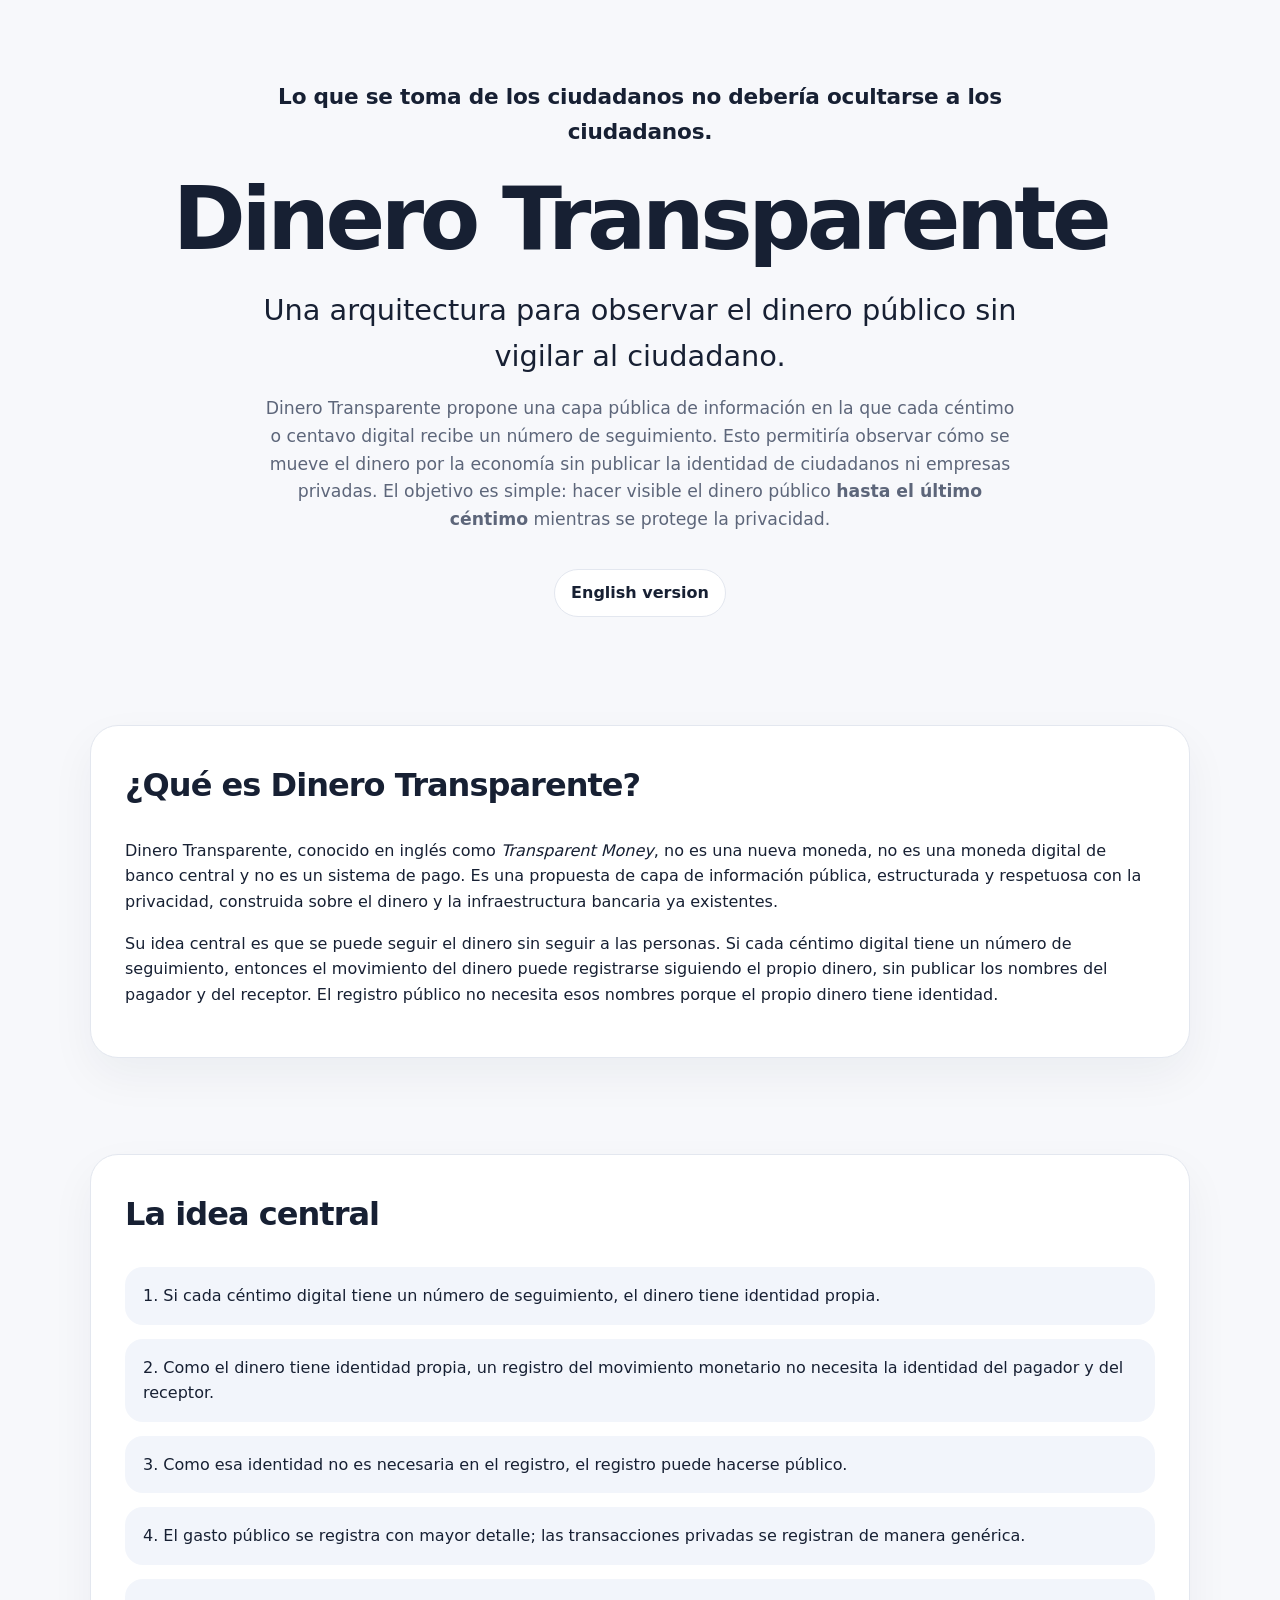
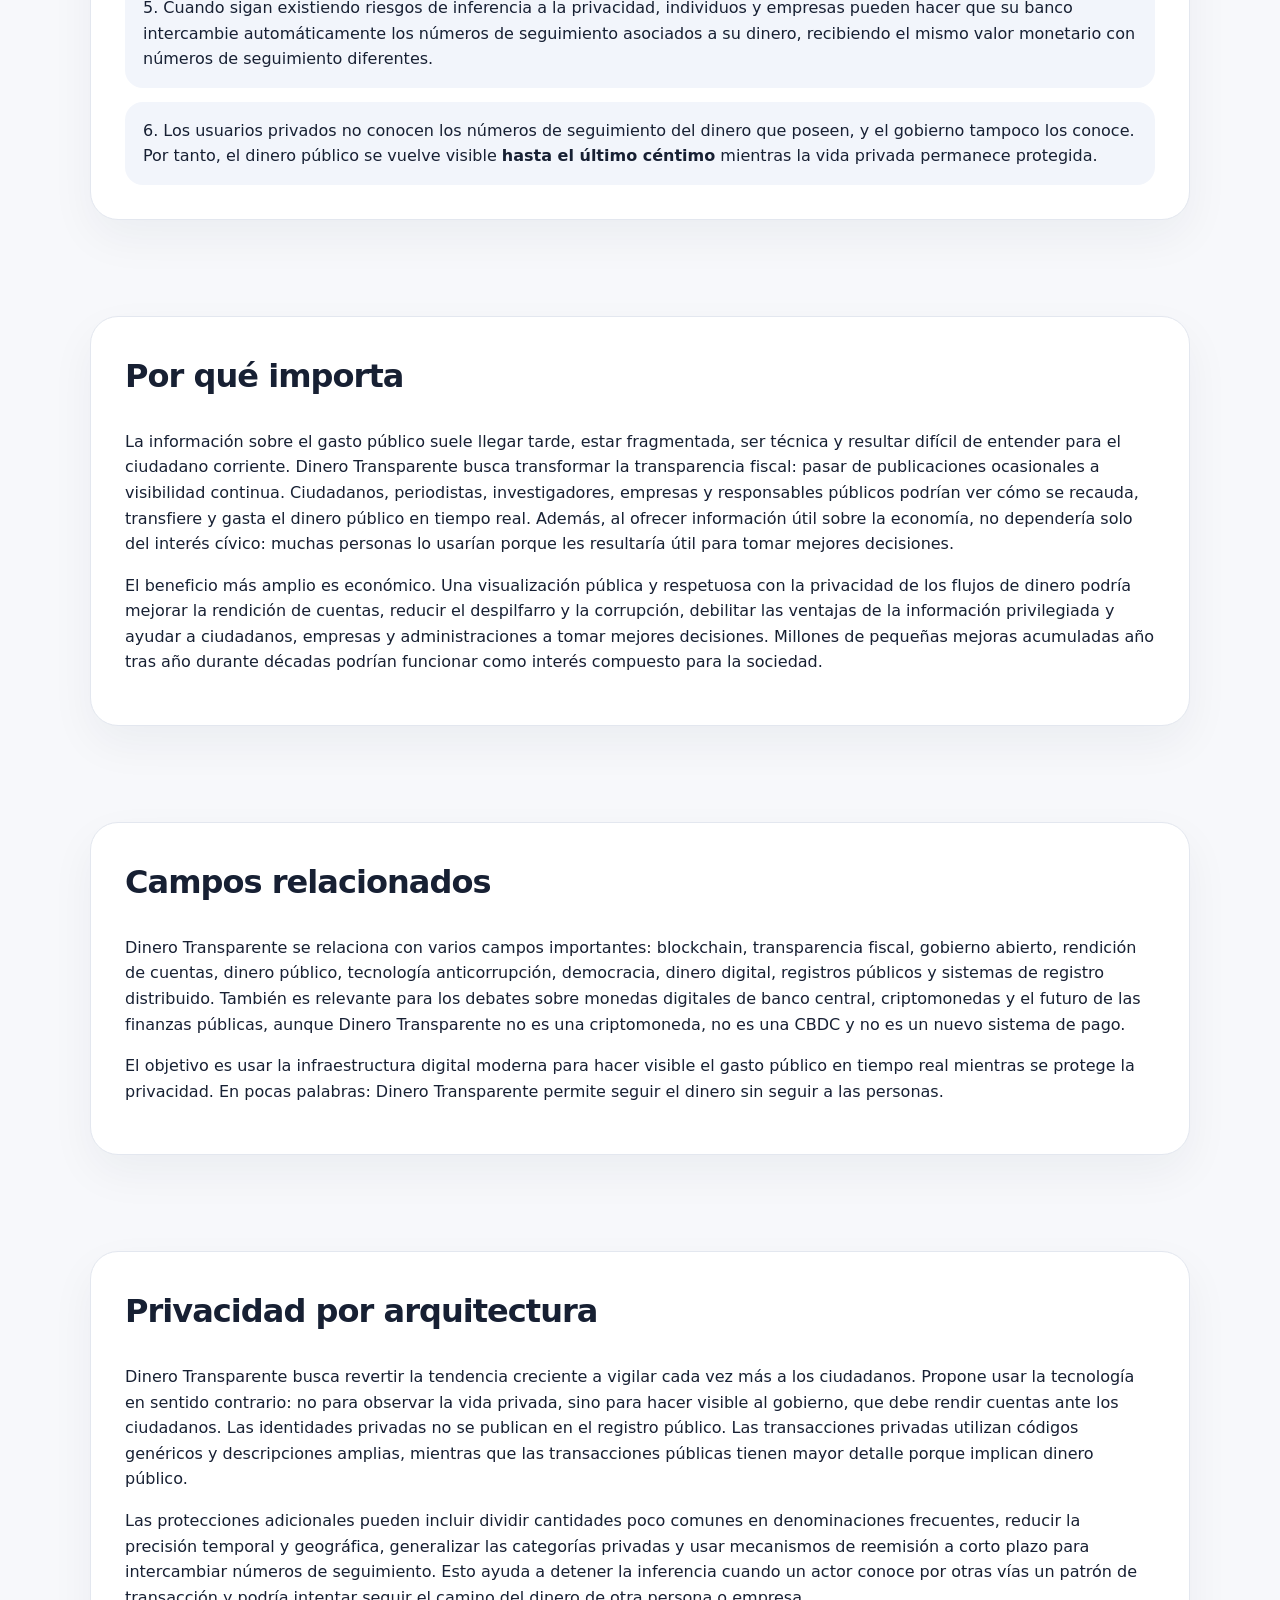
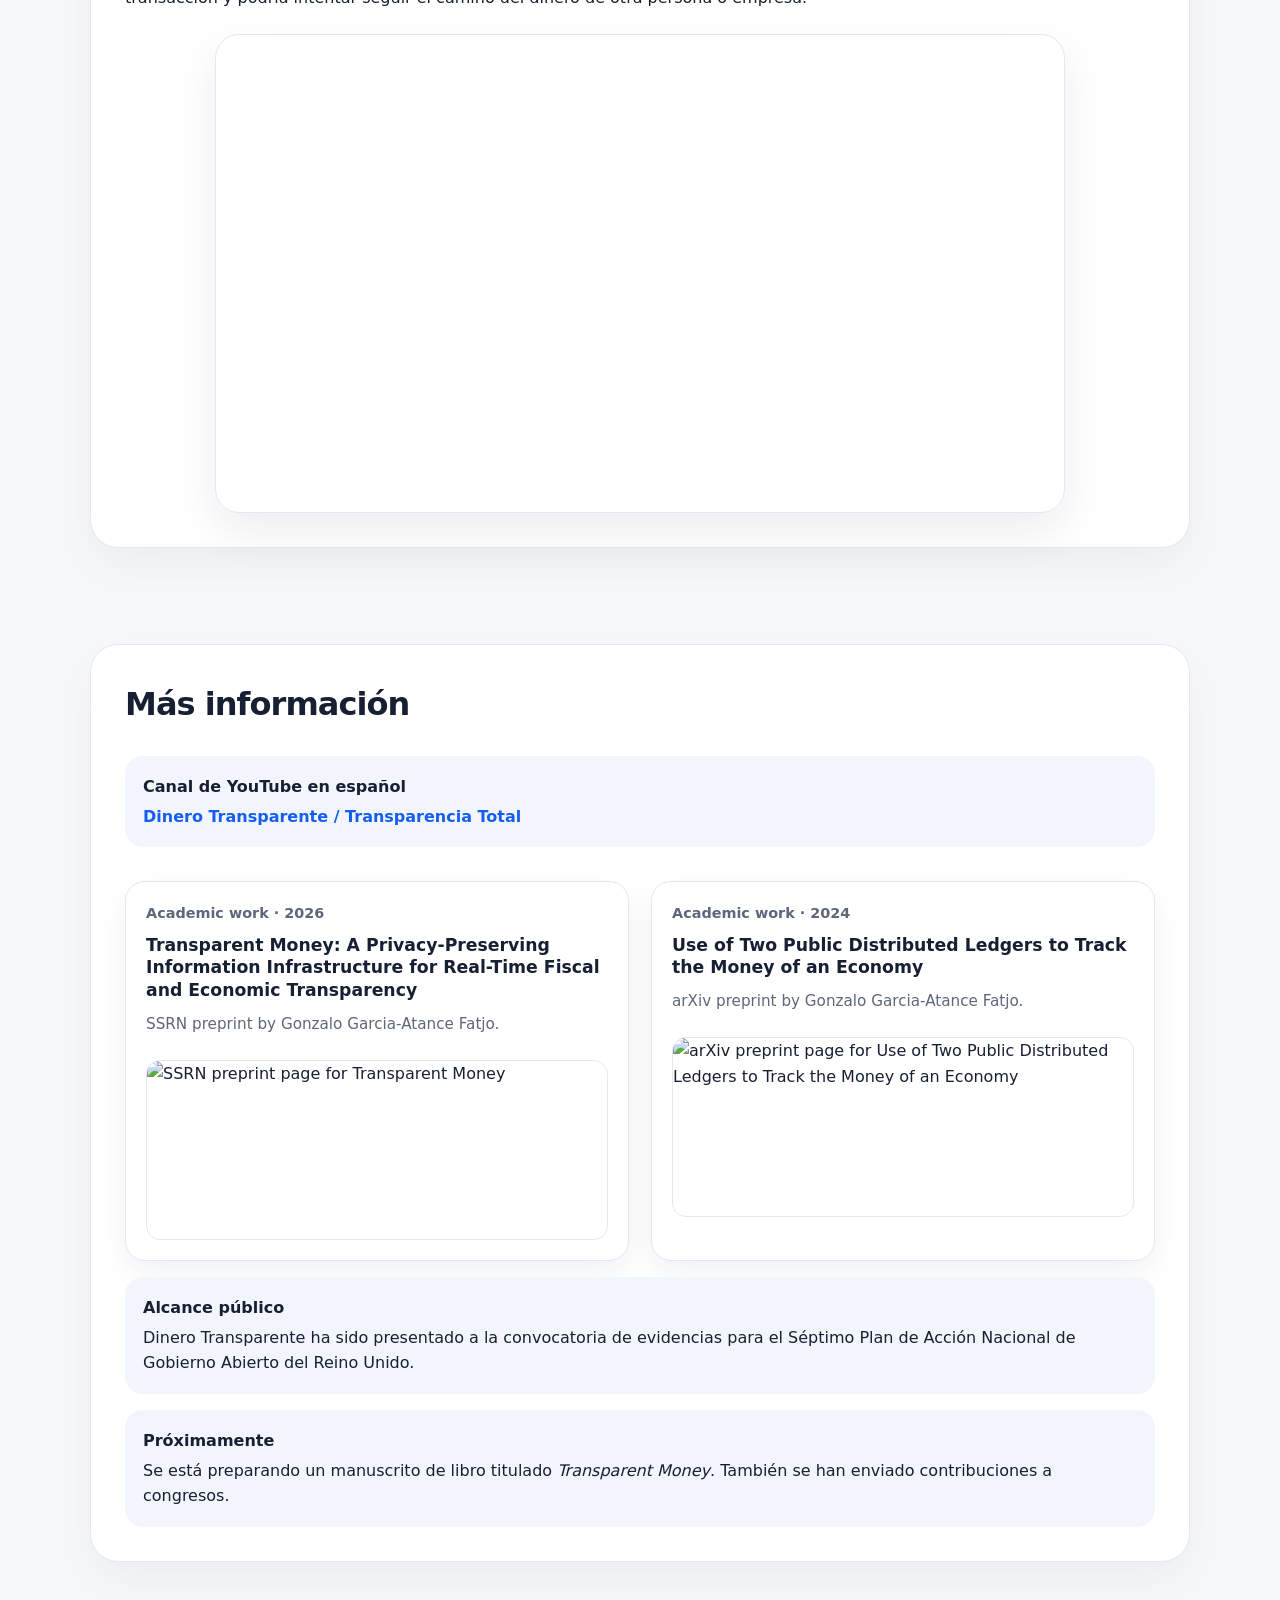
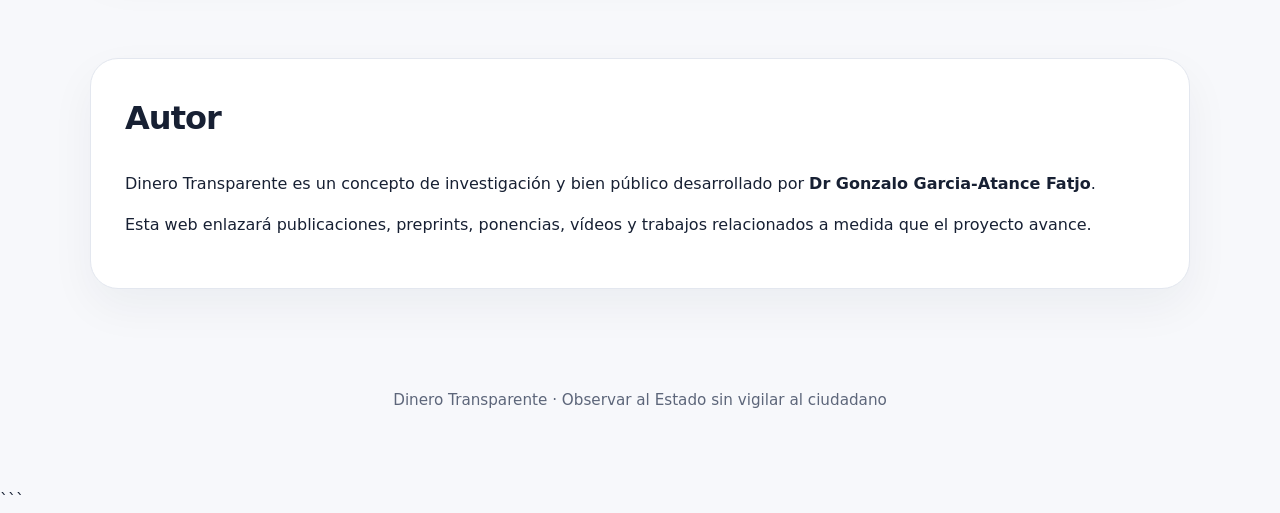
==== es/index.html @ 390ae539 "Update index.html" ====
<!DOCTYPE html>
<html lang="es">
<head>
  <meta charset="UTF-8">
  <meta name="viewport" content="width=device-width, initial-scale=1.0">

  <title>Dinero Transparente | Blockchain, transparencia del dinero público, gobierno abierto y anticorrupción</title>

  <meta name="description" content="Dinero Transparente es una arquitectura que preserva la privacidad para hacer visible el gasto público en tiempo real. Usa registros públicos tipo blockchain para seguir el dinero público sin seguir a las personas, apoyando la transparencia fiscal, el gobierno abierto, la democracia y la lucha contra la corrupción.">

  <meta name="keywords" content="Dinero Transparente, Transparent Money, blockchain, transparencia, open government, dinero público, transparencia del gasto público, transparencia fiscal, gobierno abierto, anticorrupción, democracia, dinero digital, privacidad, registros públicos, registro distribuido, distributed ledger, blockchain gasto público, rendición de cuentas, finanzas públicas">

  <link rel="canonical" href="https://transparentmoney.org/es/">
  <link rel="alternate" hreflang="en" href="https://transparentmoney.org/">
  <link rel="alternate" hreflang="es" href="https://transparentmoney.org/es/">
  <link rel="icon" type="image/png" href="/favicon.png">
  <link rel="stylesheet" href="../style.css">
</head>

<body>
  <main>
    <section class="hero">
      <div class="container">
        <p class="moral-tagline">
          Lo que se toma de los ciudadanos no debería ocultarse a los ciudadanos.
        </p>

        <h1>Dinero Transparente</h1>

        <p class="subtitle">
          Una arquitectura para observar el dinero público sin vigilar al ciudadano.
        </p>

        <p class="description">
          Dinero Transparente propone una capa pública de información en la que cada céntimo
          o centavo digital recibe un número de seguimiento. Esto permitiría observar cómo
          se mueve el dinero por la economía sin publicar la identidad de ciudadanos ni empresas
          privadas. El objetivo es simple: hacer visible el dinero público
          <strong>hasta el último céntimo</strong> mientras se protege la privacidad.
        </p>

        <div class="nav">
          <a href="../">English version</a>
        </div>
      </div>
    </section>

    <section class="section" id="que-es-dinero-transparente">
      <div class="container">
        <div class="card">
          <h2>¿Qué es Dinero Transparente?</h2>

          <p>
            Dinero Transparente, conocido en inglés como <em>Transparent Money</em>, no es una nueva moneda,
            no es una moneda digital de banco central y no es un sistema de pago. Es una propuesta de capa de información
            pública, estructurada y respetuosa con la privacidad, construida sobre el dinero y la infraestructura
            bancaria ya existentes.
          </p>

          <p>
            Su idea central es que se puede seguir el dinero sin seguir a las personas. Si cada céntimo
            digital tiene un número de seguimiento, entonces el movimiento del dinero puede registrarse
            siguiendo el propio dinero, sin publicar los nombres del pagador y del receptor. El registro
            público no necesita esos nombres porque el propio dinero tiene identidad.
          </p>
        </div>
      </div>
    </section>

    <section class="section" id="idea-central">
      <div class="container">
        <div class="card">
          <h2>La idea central</h2>

          <div class="steps">
            <div class="step">1. Si cada céntimo digital tiene un número de seguimiento, el dinero tiene identidad propia.</div>
            <div class="step">2. Como el dinero tiene identidad propia, un registro del movimiento monetario no necesita la identidad del pagador y del receptor.</div>
            <div class="step">3. Como esa identidad no es necesaria en el registro, el registro puede hacerse público.</div>
            <div class="step">4. El gasto público se registra con mayor detalle; las transacciones privadas se registran de manera genérica.</div>
            <div class="step">5. Cuando sigan existiendo riesgos de inferencia a la privacidad, individuos y empresas pueden hacer que su banco intercambie automáticamente los números de seguimiento asociados a su dinero, recibiendo el mismo valor monetario con números de seguimiento diferentes.</div>
            <div class="step">6. Los usuarios privados no conocen los números de seguimiento del dinero que poseen, y el gobierno tampoco los conoce. Por tanto, el dinero público se vuelve visible <strong>hasta el último céntimo</strong> mientras la vida privada permanece protegida.</div>
          </div>
        </div>
      </div>
    </section>

    <section class="section" id="por-que-importa">
      <div class="container">
        <div class="card">
          <h2>Por qué importa</h2>

          <p>
            La información sobre el gasto público suele llegar tarde, estar fragmentada, ser técnica
            y resultar difícil de entender para el ciudadano corriente. Dinero Transparente busca transformar
            la transparencia fiscal: pasar de publicaciones ocasionales a visibilidad continua.
            Ciudadanos, periodistas, investigadores, empresas y responsables públicos podrían ver cómo se
            recauda, transfiere y gasta el dinero público en tiempo real. Además, al ofrecer información útil
            sobre la economía, no dependería solo del interés cívico: muchas personas lo usarían porque les
            resultaría útil para tomar mejores decisiones.
          </p>

          <p>
            El beneficio más amplio es económico. Una visualización pública y respetuosa con la privacidad de los flujos
            de dinero podría mejorar la rendición de cuentas, reducir el despilfarro y la corrupción, debilitar
            las ventajas de la información privilegiada y ayudar a ciudadanos, empresas y administraciones a tomar mejores decisiones.
            Millones de pequeñas mejoras acumuladas año tras año durante décadas podrían funcionar como interés
            compuesto para la sociedad.
          </p>
        </div>
      </div>
    </section>

    <section class="section" id="campos-relacionados">
      <div class="container">
        <div class="card">
          <h2>Campos relacionados</h2>

          <p>
            Dinero Transparente se relaciona con varios campos importantes: blockchain,
            transparencia fiscal, gobierno abierto, rendición de cuentas, dinero público,
            tecnología anticorrupción, democracia, dinero digital, registros públicos y sistemas
            de registro distribuido. También es relevante para los debates sobre monedas
            digitales de banco central, criptomonedas y el futuro de las finanzas públicas,
            aunque Dinero Transparente no es una criptomoneda, no es una CBDC y no es un nuevo
            sistema de pago.
          </p>

          <p>
            El objetivo es usar la infraestructura digital moderna para hacer visible el gasto
            público en tiempo real mientras se protege la privacidad. En pocas palabras:
            Dinero Transparente permite seguir el dinero sin seguir a las personas.
          </p>
        </div>
      </div>
    </section>

    <section class="section" id="privacidad">
      <div class="container">
        <div class="card">
          <h2>Privacidad por arquitectura</h2>

          <p>
            Dinero Transparente busca revertir la tendencia creciente a vigilar cada vez más a los ciudadanos.
            Propone usar la tecnología en sentido contrario: no para observar la vida privada, sino para hacer
            visible al gobierno, que debe rendir cuentas ante los ciudadanos. Las identidades privadas no se
            publican en el registro público. Las transacciones privadas utilizan códigos genéricos y descripciones
            amplias, mientras que las transacciones públicas tienen mayor detalle porque implican dinero público.
          </p>

          <p>
            Las protecciones adicionales pueden incluir dividir cantidades poco comunes en denominaciones
            frecuentes, reducir la precisión temporal y geográfica, generalizar las categorías privadas y usar
            mecanismos de reemisión a corto plazo para intercambiar números de seguimiento. Esto ayuda a detener
            la inferencia cuando un actor conoce por otras vías un patrón de transacción y podría intentar seguir
            el camino del dinero de otra persona o empresa.
          </p>

          <div class="video-wrapper">
            <iframe
              src="https://www.youtube.com/embed/P0lUaMITWiY"
              title="Vídeo de Dinero Transparente"
              allow="accelerometer; autoplay; clipboard-write; encrypted-media; gyroscope; picture-in-picture; web-share"
              allowfullscreen>
            </iframe>
          </div>
        </div>
      </div>
    </section>

    <section class="section" id="mas-informacion">
      <div class="container">
        <div class="card">
          <h2>Más información</h2>

          <div class="link-list">
            <div class="link-item">
              <strong>Canal de YouTube en español</strong>
              <a href="https://www.youtube.com/@TransparenciaTotal-GA" target="_blank" rel="noopener">
                Dinero Transparente / Transparencia Total
              </a>
            </div>

         <div class="paper-grid">
                <a class="paper-card" href="https://papers.ssrn.com/sol3/papers.cfm?abstract_id=6553941" target="_blank" rel="noopener">
                  <div class="paper-card-content">
                    <div class="paper-label">Academic work · 2026</div>
                    <h3>Transparent Money: A Privacy-Preserving Information Infrastructure for Real-Time Fiscal and Economic Transparency</h3>
                    <p>SSRN preprint by Gonzalo Garcia-Atance Fatjo.</p>
                 
                  </div>
                  <img src="images/SSRN.png" alt="SSRN preprint page for Transparent Money">
                </a>
              
                <a class="paper-card" href="https://arxiv.org/abs/2404.13189" target="_blank" rel="noopener">
                  <div class="paper-card-content">
                    <div class="paper-label">Academic work · 2024</div>
                    <h3>Use of Two Public Distributed Ledgers to Track the Money of an Economy</h3>
                    <p>arXiv preprint by Gonzalo Garcia-Atance Fatjo.</p>
                  
                  </div>
                  <img src="images/arxiv.png" alt="arXiv preprint page for Use of Two Public Distributed Ledgers to Track the Money of an Economy">
                </a>
              </div>


            <div class="link-item">
              <strong>Alcance público</strong>
              Dinero Transparente ha sido presentado a la convocatoria de evidencias para el Séptimo Plan de Acción Nacional de Gobierno Abierto del Reino Unido.
            </div>

            <div class="link-item">
              <strong>Próximamente</strong>
              Se está preparando un manuscrito de libro titulado <em>Transparent Money</em>.
              También se han enviado contribuciones a congresos.
            </div>
          </div>
        </div>
      </div>
    </section>

    <section class="section" id="autor">
      <div class="container">
        <div class="card">
          <h2>Autor</h2>

          <p>
            Dinero Transparente es un concepto de investigación y bien público desarrollado por
            <strong>Dr Gonzalo Garcia-Atance Fatjo</strong>.
          </p>

          <p>
            Esta web enlazará publicaciones, preprints, ponencias, vídeos y trabajos relacionados
            a medida que el proyecto avance.
          </p>
        </div>
      </div>
    </section>
  </main>

  <footer>
    <div class="container">
      <p>
        Dinero Transparente · Observar al Estado sin vigilar al ciudadano
      </p>
    </div>
  </footer>

   <!-- Cloudflare Web Analytics -->
  <script defer src='https://static.cloudflareinsights.com/beacon.min.js' data-cf-beacon='{"token": "f0935cd1b47f458ba0637c653352cdf0"}'></script>
  <!-- End Cloudflare Web Analytics -->
</body>
</html>
```
---- style.css ----
:root {
  --bg: #f7f8fb;
  --text: #172033;
  --muted: #5d667a;
  --card: #ffffff;
  --line: #e3e7ef;
  --accent: #155eef;
  --accent-dark: #0f3fa8;
}

* {
  box-sizing: border-box;
}

body {
  margin: 0;
  font-family: system-ui, -apple-system, BlinkMacSystemFont, "Segoe UI", sans-serif;
  background: var(--bg);
  color: var(--text);
  line-height: 1.6;
}

.container {
  width: min(1100px, 92%);
  margin: 0 auto;
}

.hero {
  padding: 80px 0 60px;
  text-align: center;
}

.badge {
  display: inline-block;
  padding: 6px 14px;
  border: 1px solid var(--line);
  border-radius: 999px;
  background: white;
  color: var(--muted);
  font-size: 0.9rem;
  margin-bottom: 24px;
}

h1 {
  font-size: clamp(2.8rem, 7vw, 5.5rem);
  line-height: 1;
  margin: 0;
  letter-spacing: -0.05em;
}

.subtitle {
  font-size: clamp(1.2rem, 3vw, 1.8rem);
  margin: 24px auto 16px;
  max-width: 780px;
  color: var(--text);
}

.description {
  max-width: 760px;
  margin: 0 auto 36px;
  color: var(--muted);
  font-size: 1.08rem;
}

.language-grid {
  display: grid;
  grid-template-columns: repeat(2, minmax(0, 1fr));
  gap: 18px;
  max-width: 720px;
  margin: 0 auto;
}

.language-card {
  display: block;
  padding: 28px;
  background: var(--card);
  border: 1px solid var(--line);
  border-radius: 24px;
  text-decoration: none;
  color: var(--text);
  box-shadow: 0 18px 45px rgba(20, 30, 60, 0.06);
  transition: transform 0.18s ease, box-shadow 0.18s ease;
}

.language-card:hover {
  transform: translateY(-3px);
  box-shadow: 0 22px 55px rgba(20, 30, 60, 0.10);
}

.language-card h2 {
  margin: 0 0 8px;
  font-size: 1.5rem;
}

.language-card p {
  margin: 0;
  color: var(--muted);
}

.section {
  padding: 48px 0;
}

.card {
  background: var(--card);
  border: 1px solid var(--line);
  border-radius: 28px;
  padding: 34px;
  box-shadow: 0 18px 45px rgba(20, 30, 60, 0.05);
}

.card h2 {
  margin-top: 0;
  font-size: 2rem;
  letter-spacing: -0.03em;
}

.steps {
  display: grid;
  gap: 14px;
  margin-top: 20px;
}

.step {
  padding: 16px 18px;
  border-radius: 18px;
  background: #f2f5fb;
  color: var(--text);
}

footer {
  padding: 36px 0 60px;
  text-align: center;
  color: var(--muted);
  font-size: 0.95rem;
}

@media (max-width: 700px) {
  .hero {
    padding-top: 54px;
  }

  .language-grid {
    grid-template-columns: 1fr;
  }

  .card {
    padding: 24px;
  }
}

.nav {
  display: flex;
  justify-content: center;
  gap: 12px;
  flex-wrap: wrap;
  margin-top: 28px;
}

.nav a,
.button-link {
  display: inline-block;
  padding: 10px 16px;
  border-radius: 999px;
  background: var(--card);
  border: 1px solid var(--line);
  color: var(--text);
  text-decoration: none;
  font-weight: 600;
}

.nav a:hover,
.button-link:hover {
  border-color: var(--accent);
  color: var(--accent);
}

.video-wrapper {
  position: relative;
  width: 100%;
  max-width: 850px;
  margin: 24px auto 0;
  aspect-ratio: 16 / 9;
  border-radius: 24px;
  overflow: hidden;
  border: 1px solid var(--line);
  box-shadow: 0 18px 45px rgba(20, 30, 60, 0.08);
}

.video-wrapper iframe {
  width: 100%;
  height: 100%;
  border: 0;
}

.link-list {
  display: grid;
  gap: 16px;
  margin-top: 20px;
}

.link-item {
  padding: 18px;
  border-radius: 18px;
  background: #f2f5fb;
}

.link-item strong {
  display: block;
  margin-bottom: 4px;
}

.link-item a {
  color: var(--accent);
  font-weight: 600;
  text-decoration: none;
}

.link-item a:hover {
  text-decoration: underline;
}

.note {
  color: var(--muted);
  font-size: 0.98rem;
}

.author-grid {
  display: grid;
  grid-template-columns: 1fr;
  gap: 20px;
}

.small-title {
  font-size: 1rem;
  text-transform: uppercase;
  letter-spacing: 0.08em;
  color: var(--muted);
  margin-bottom: 10px;
}

.language-switch {
  background: #ffd43b !important;
  color: #172033 !important;
  border: 2px solid #172033 !important;
  font-weight: 800 !important;
  box-shadow: 0 10px 25px rgba(20, 30, 60, 0.18);
}

.language-switch:hover {
  background: #ffb703 !important;
  color: #172033 !important;
  transform: translateY(-2px);
}

.nav a.spanish-flag {
  background: linear-gradient(
    to bottom,
    #ead6d8 0%,
    #ead6d8 24%,
    #f1e4bd 24%,
    #f1e4bd 76%,
    #ead6d8 76%,
    #ead6d8 100%
  ) !important;
  color: #172033 !important;
  border: 2px solid #d7b9bd !important;
  font-weight: 850 !important;
  padding: 14px 24px !important;
  box-shadow: 0 10px 24px rgba(20, 30, 60, 0.13);
}

.nav a.spanish-flag:hover {
  transform: translateY(-2px);
  box-shadow: 0 14px 30px rgba(20, 30, 60, 0.18);
  filter: saturate(1.15);
}

.moral-tagline {
  max-width: 760px;
  margin: 0 auto 26px;
  font-size: clamp(1.05rem, 2vw, 1.35rem);
  font-weight: 700;
  color: var(--text);
  letter-spacing: -0.01em;
}

.paper-grid {
  display: grid;
  grid-template-columns: repeat(2, minmax(0, 1fr));
  gap: 22px;
  margin-top: 18px;
}

.paper-card {
  display: flex;
  flex-direction: column;
  background: #ffffff;
  border: 1px solid var(--line);
  border-radius: 20px;
  overflow: hidden;
  text-decoration: none;
  color: var(--text);
  box-shadow: 0 12px 28px rgba(20, 30, 60, 0.06);
  transition: transform 0.18s ease, box-shadow 0.18s ease;
}

.paper-card:hover {
  transform: translateY(-3px);
  box-shadow: 0 18px 36px rgba(20, 30, 60, 0.10);
}

.paper-card-content {
  padding: 20px 20px 14px;
}

.paper-label {
  font-size: 0.9rem;
  color: var(--muted);
  margin-bottom: 8px;
  font-weight: 700;
}

.paper-card h3 {
  margin: 0 0 10px;
  font-size: 1.08rem;
  line-height: 1.32;
}

.paper-card p {
  margin: 0 0 10px;
  color: var(--muted);
  font-size: 0.95rem;
}

.paper-link {
  color: var(--accent);
  font-weight: 700;
  font-size: 0.95rem;
}

.paper-card img {
  display: block;
  width: calc(100% - 40px);
  height: 180px;
  object-fit: cover;
  object-position: top left;
  margin: 0 20px 20px;
  border: 1px solid var(--line);
  border-radius: 14px;
}

/* Phone and narrow screens: one column */
@media (max-width: 800px) {
  .paper-grid {
    grid-template-columns: 1fr;
  }

  .paper-card img {
    height: 170px;
  }
}
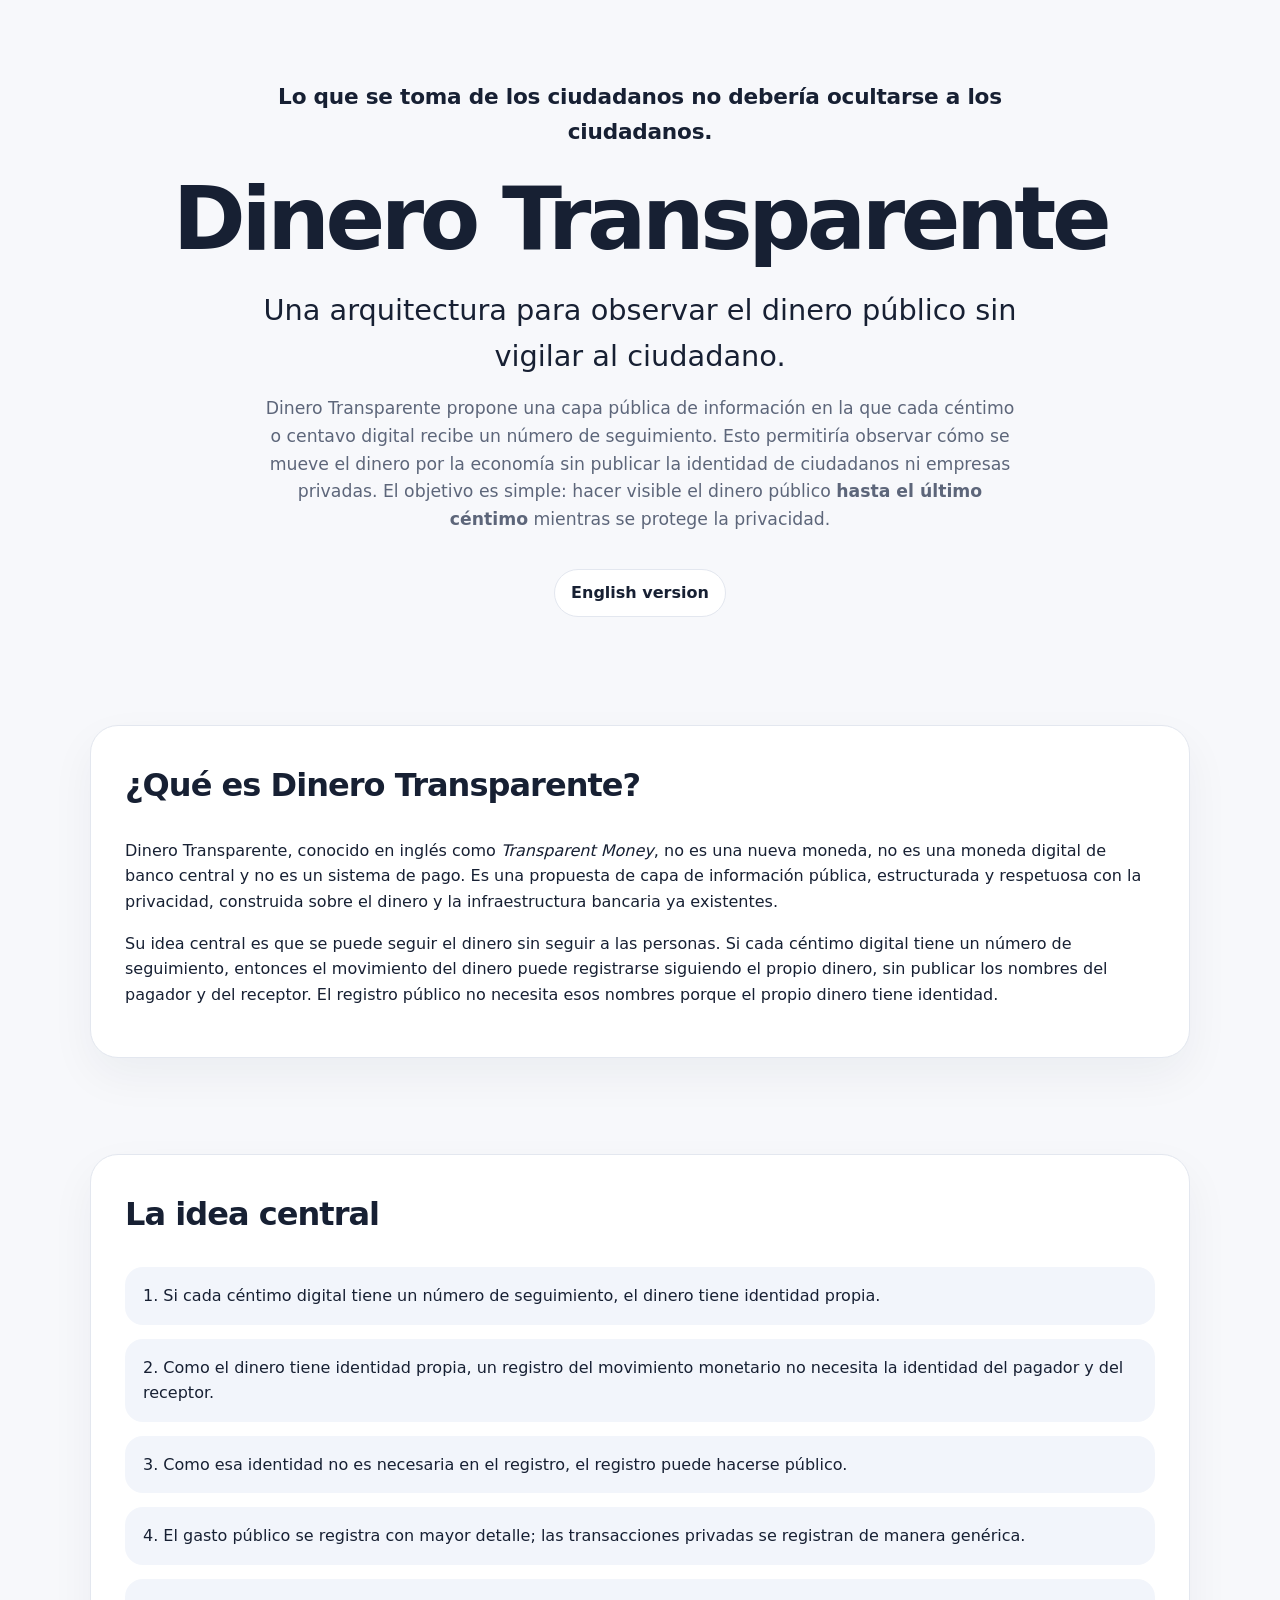
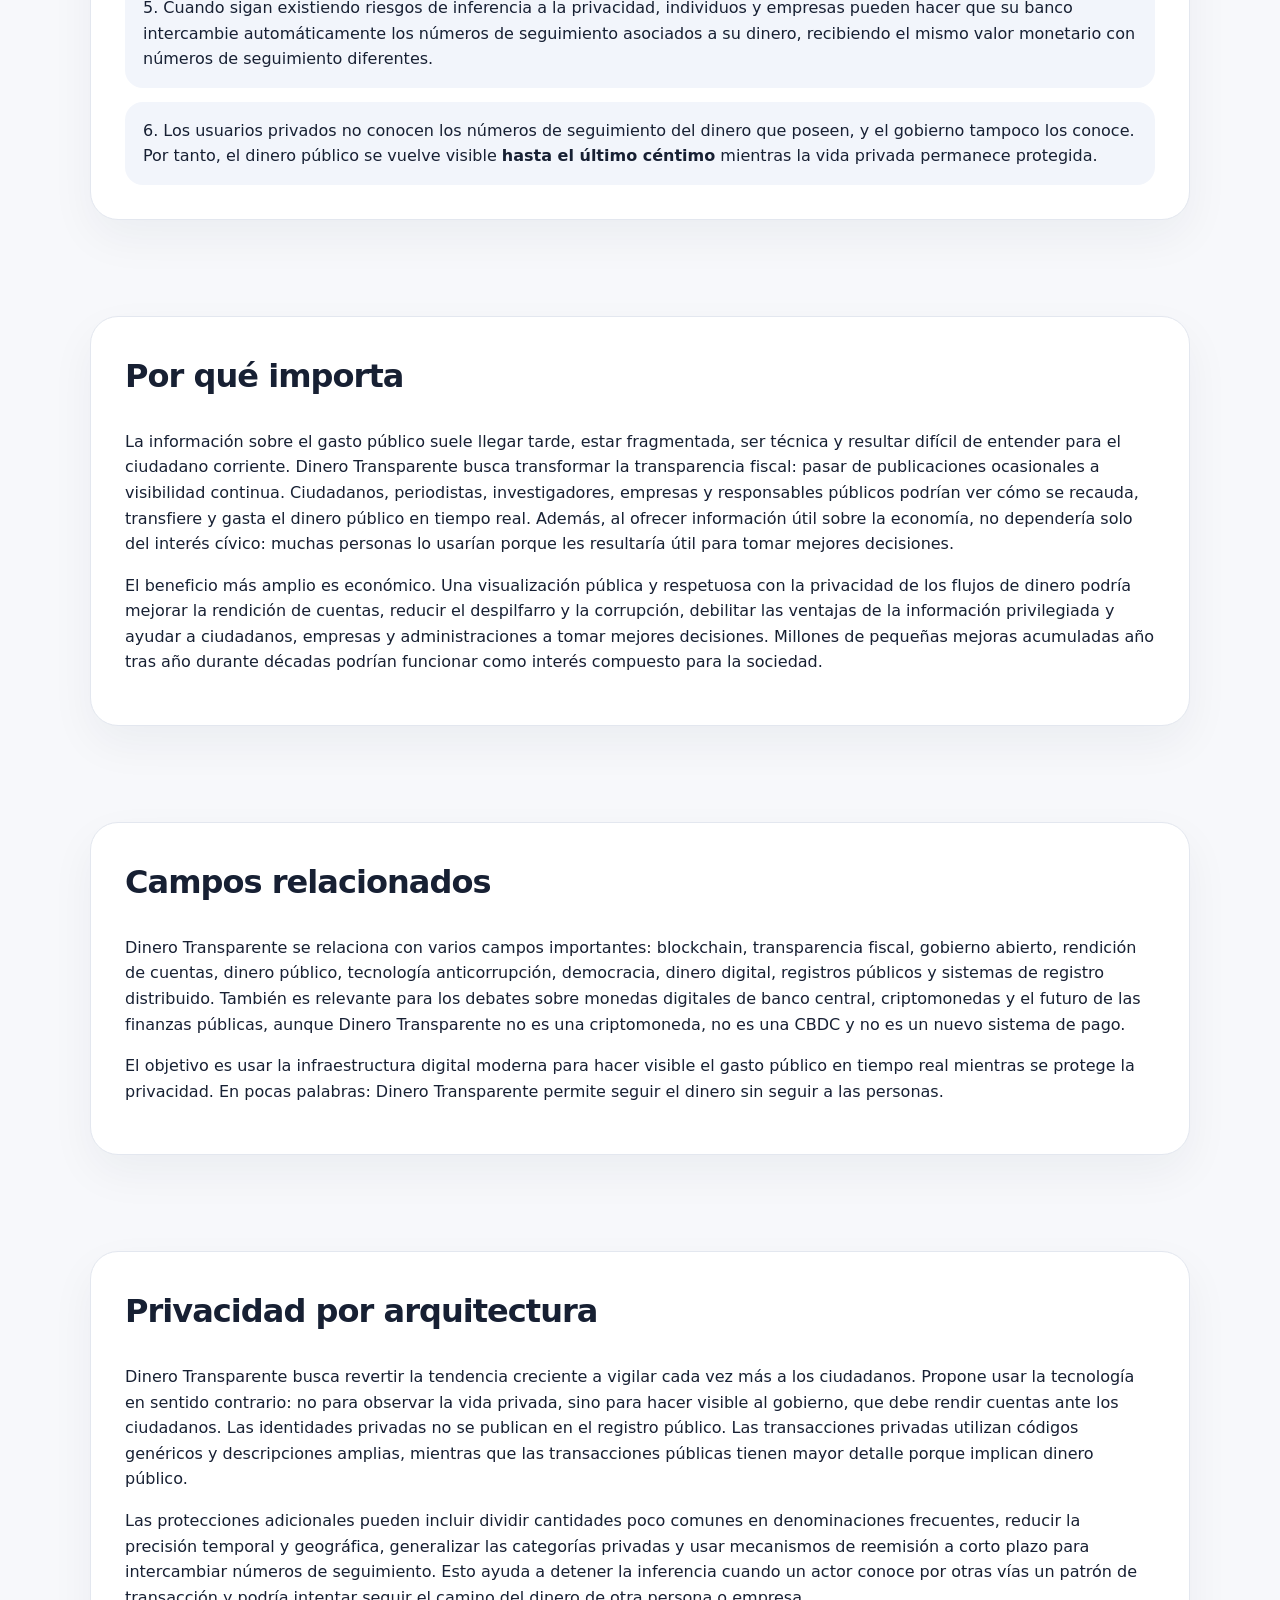
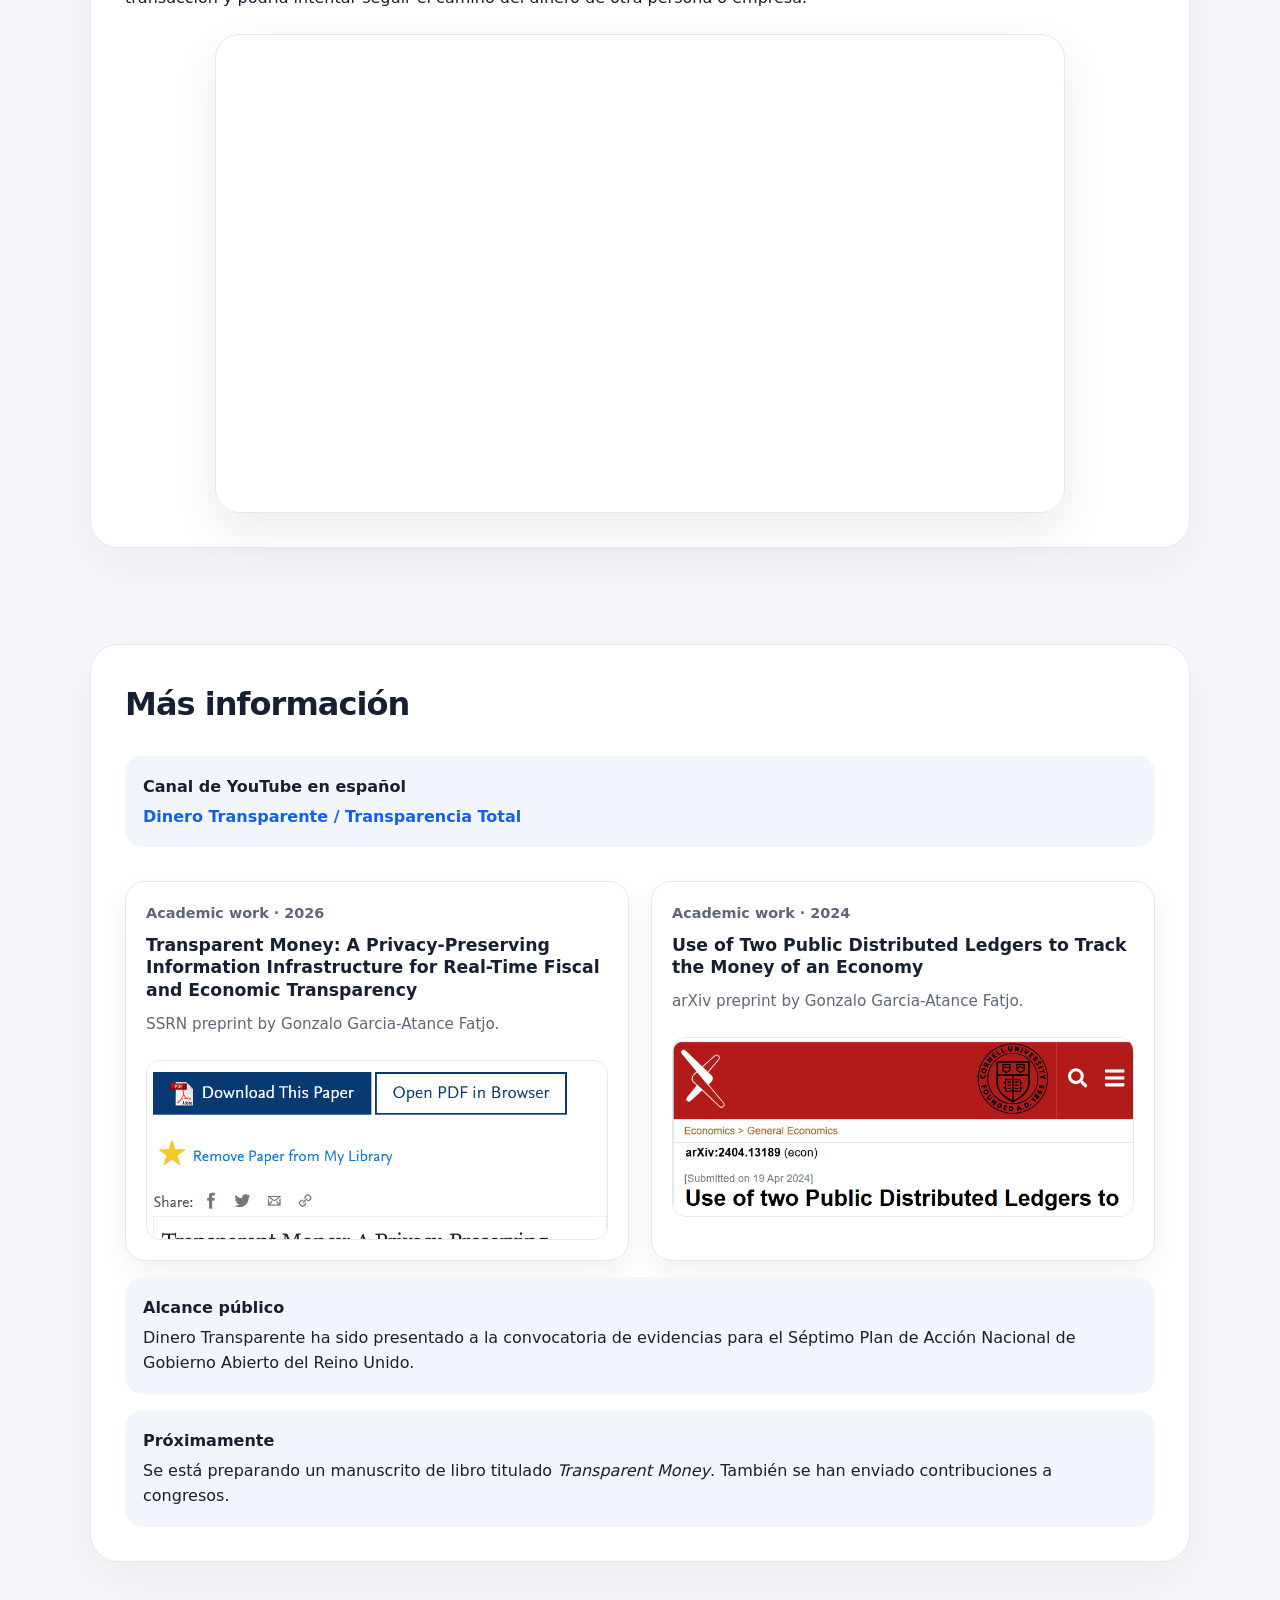
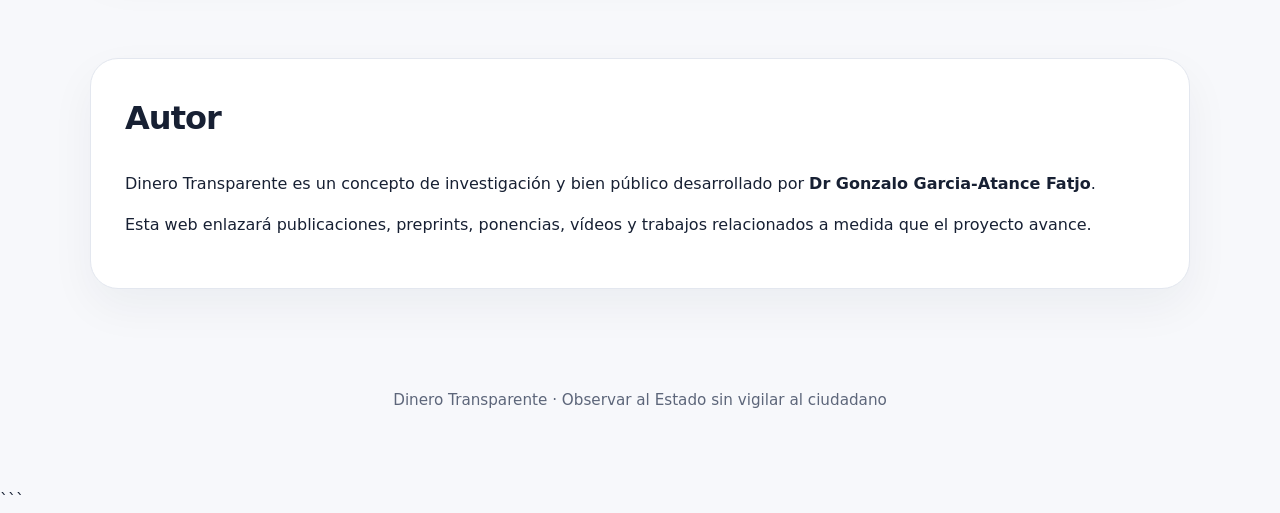
==== commit 8b290c09: "thumgnails correction" ====
--- a/es/index.html
+++ b/es/index.html
@@ -189,7 +189,7 @@
                     <p>SSRN preprint by Gonzalo Garcia-Atance Fatjo.</p>
                  
                   </div>
-                  <img src="images/SSRN.png" alt="SSRN preprint page for Transparent Money">
+                  <img src="../images/SSRN.png" alt="SSRN preprint page for Transparent Money">
                 </a>
               
                 <a class="paper-card" href="https://arxiv.org/abs/2404.13189" target="_blank" rel="noopener">
@@ -199,7 +199,7 @@
                     <p>arXiv preprint by Gonzalo Garcia-Atance Fatjo.</p>
                   
                   </div>
-                  <img src="images/arxiv.png" alt="arXiv preprint page for Use of Two Public Distributed Ledgers to Track the Money of an Economy">
+                  <img src="../images/arxiv.png" alt="arXiv preprint page for Use of Two Public Distributed Ledgers to Track the Money of an Economy">
                 </a>
               </div>
 
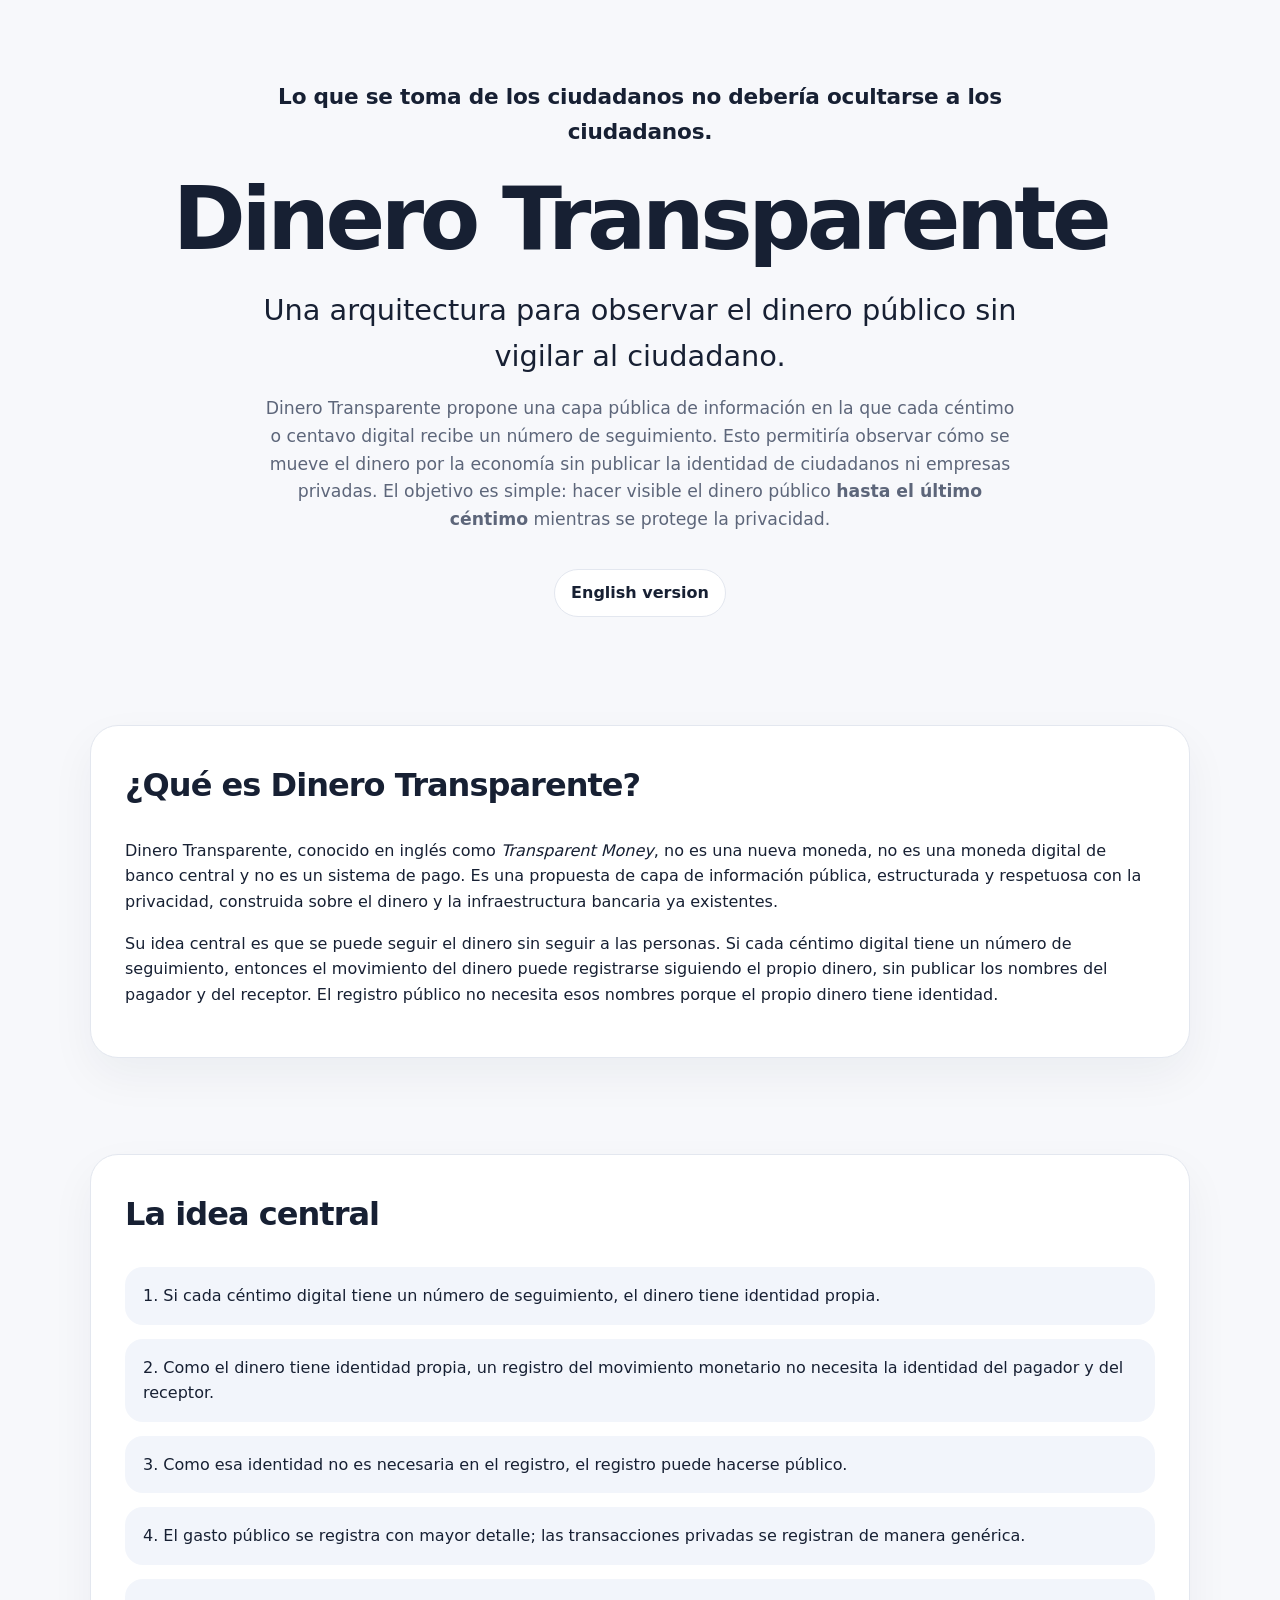
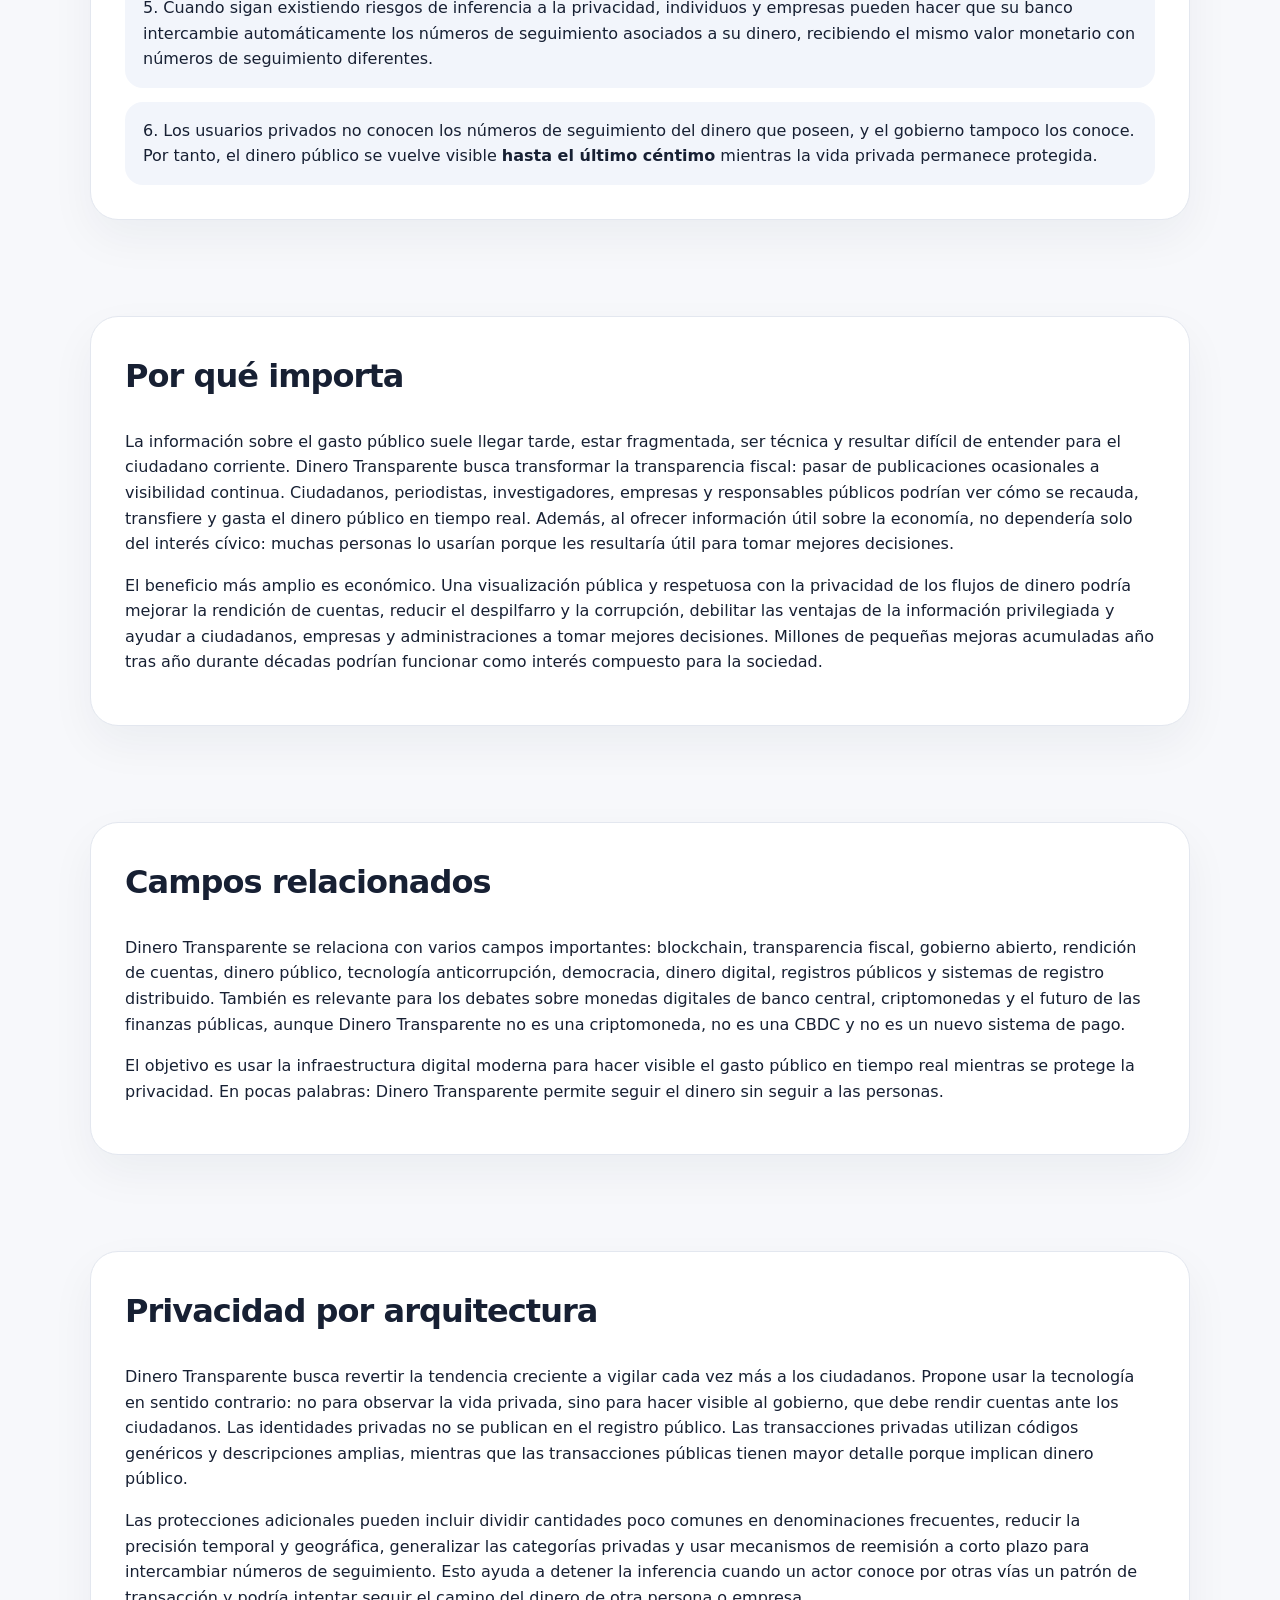
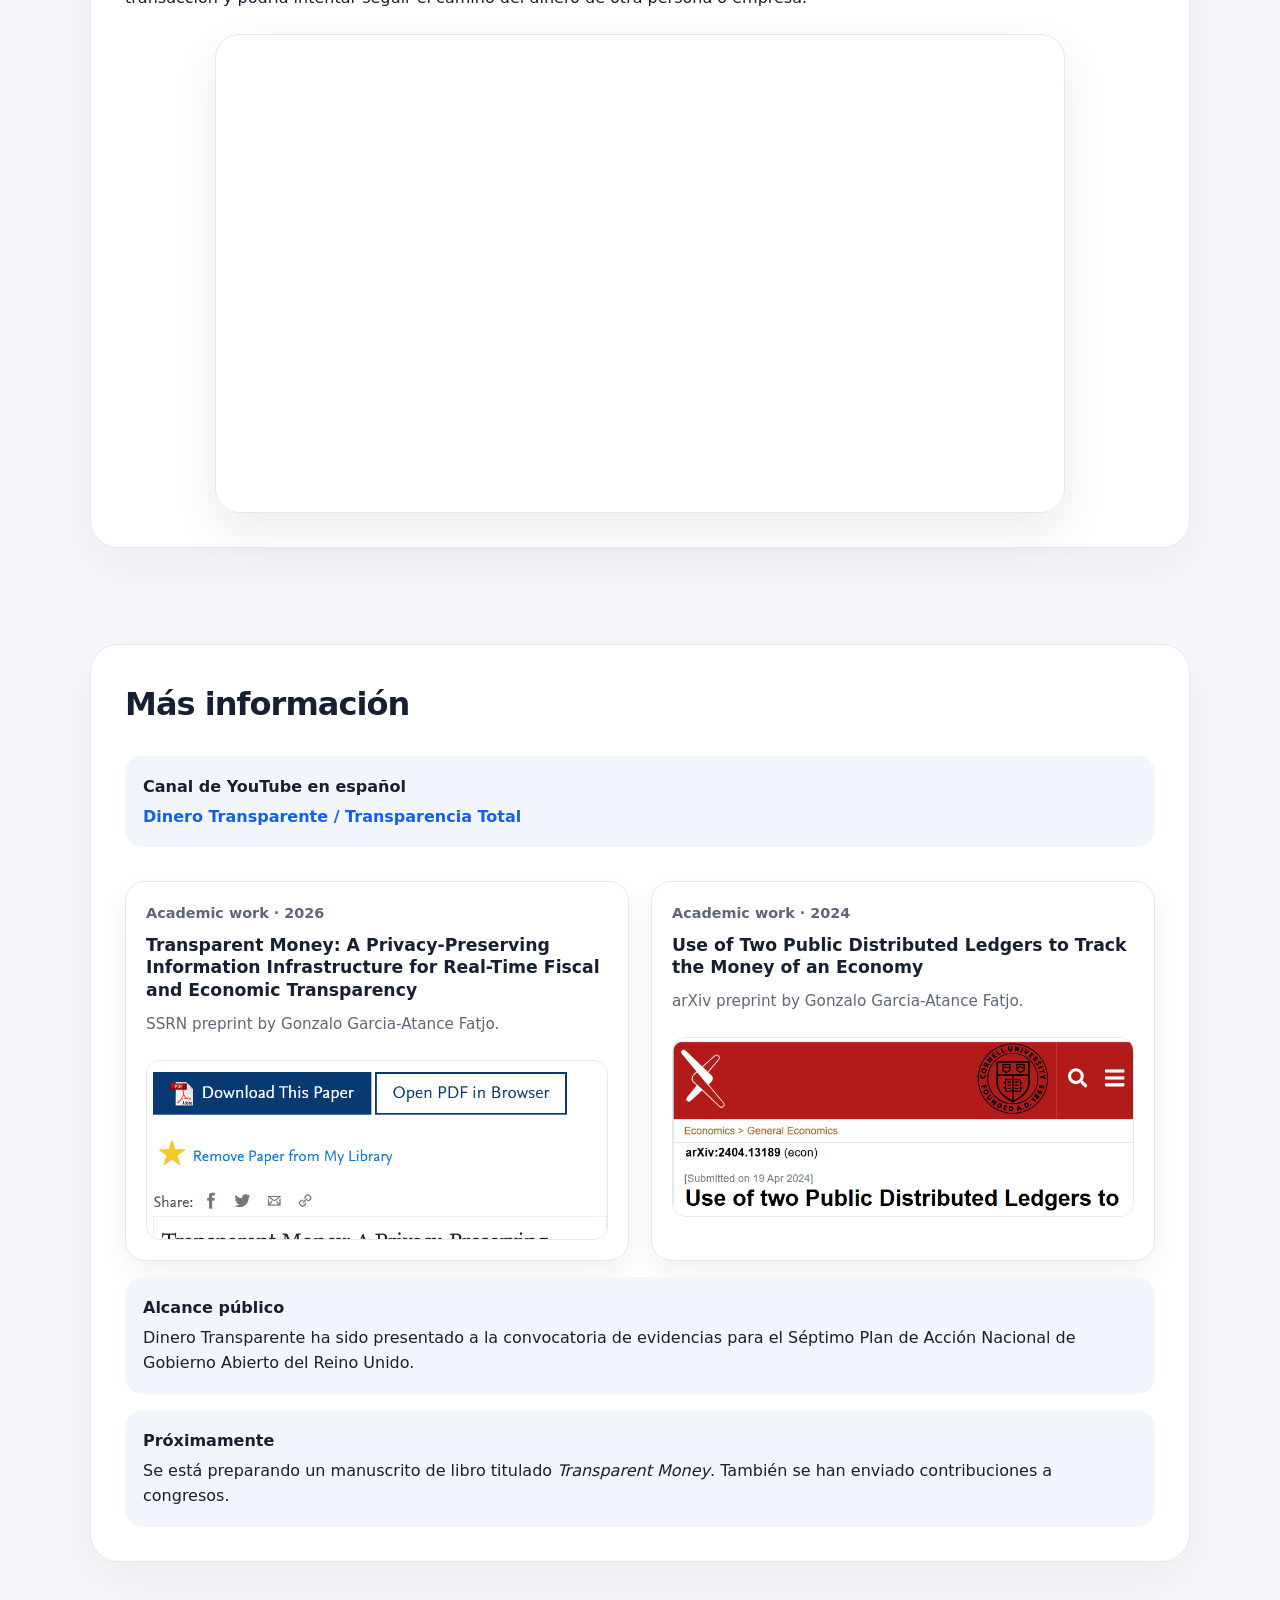
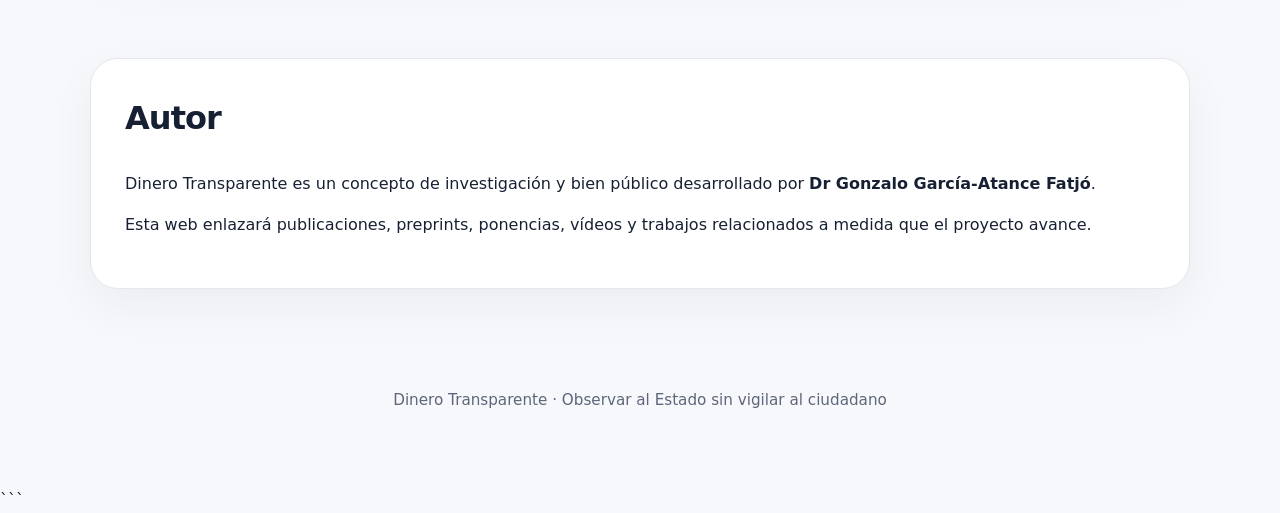
==== commit 46a1d8aa: "Update index.html" ====
--- a/es/index.html
+++ b/es/index.html
@@ -226,7 +226,7 @@
 
           <p>
             Dinero Transparente es un concepto de investigación y bien público desarrollado por
-            <strong>Dr Gonzalo Garcia-Atance Fatjo</strong>.
+            <strong>Dr Gonzalo García-Atance Fatjó</strong>.
           </p>
 
           <p>
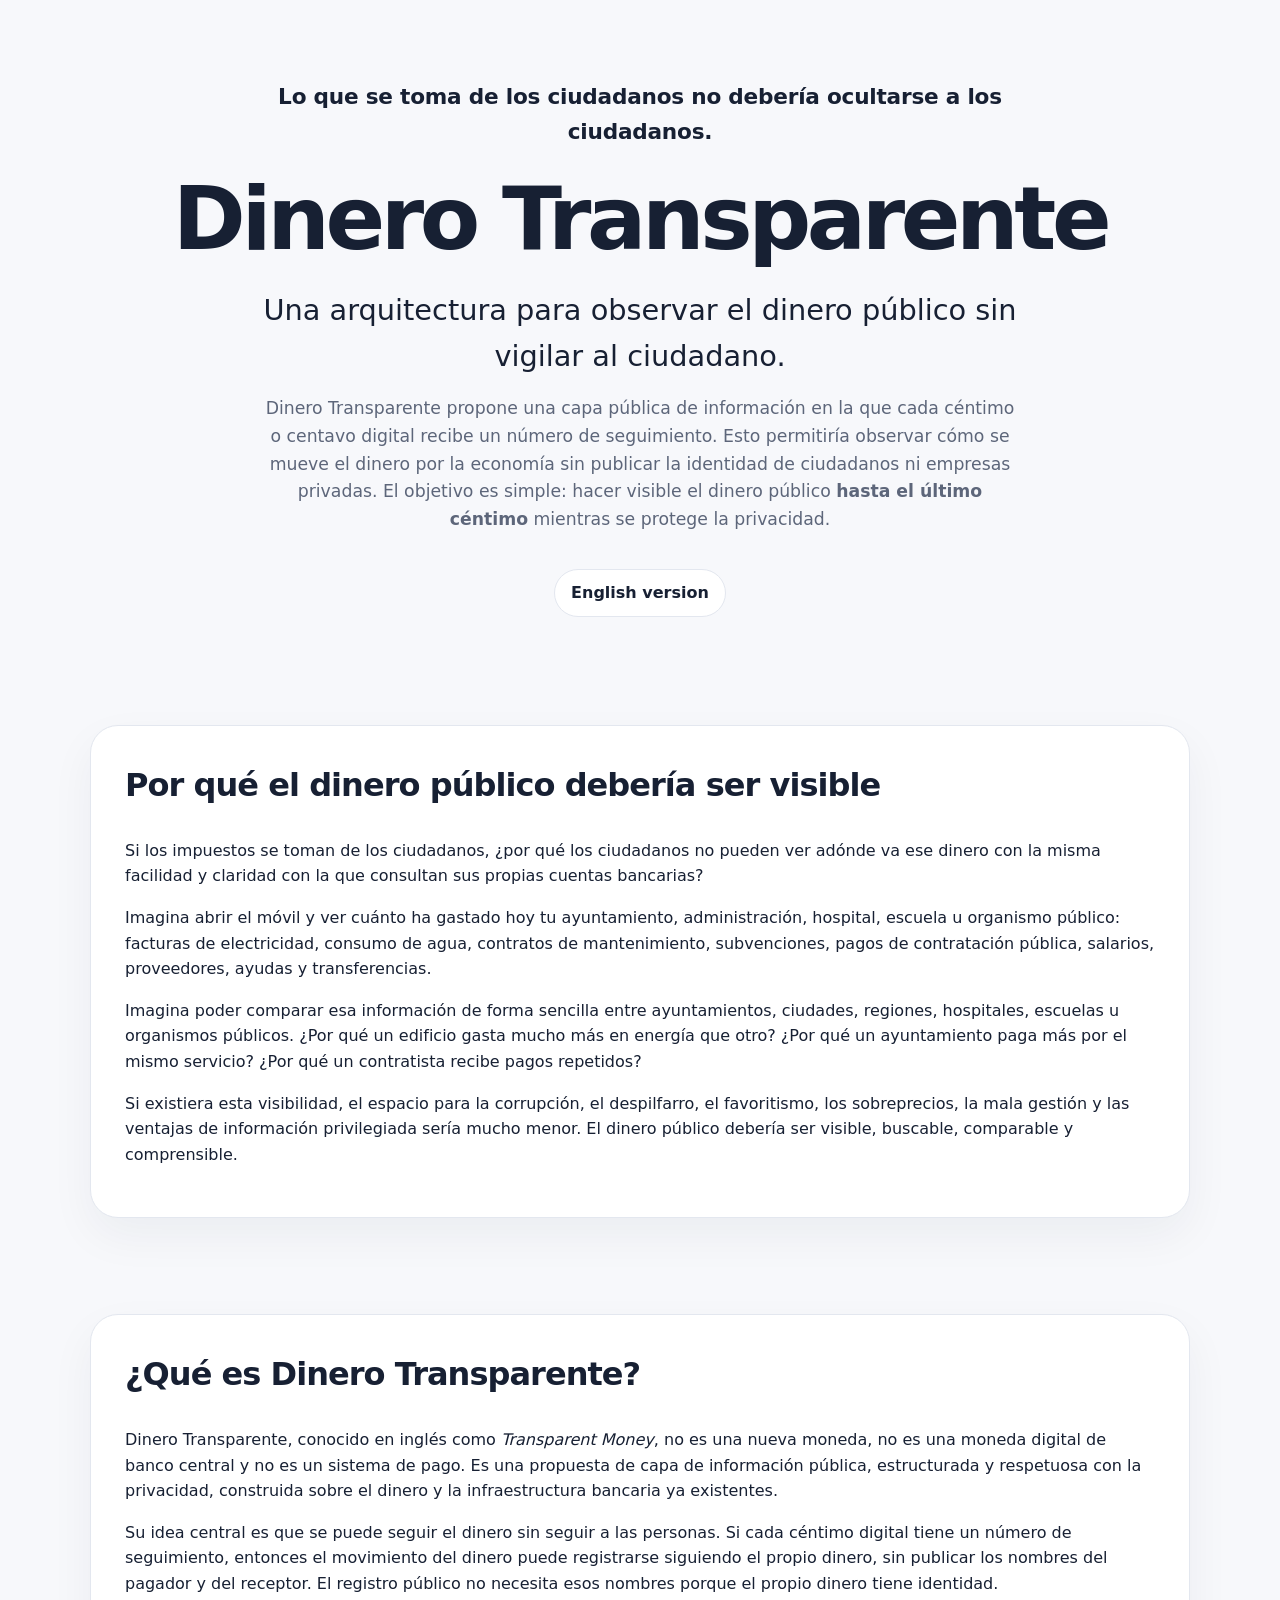
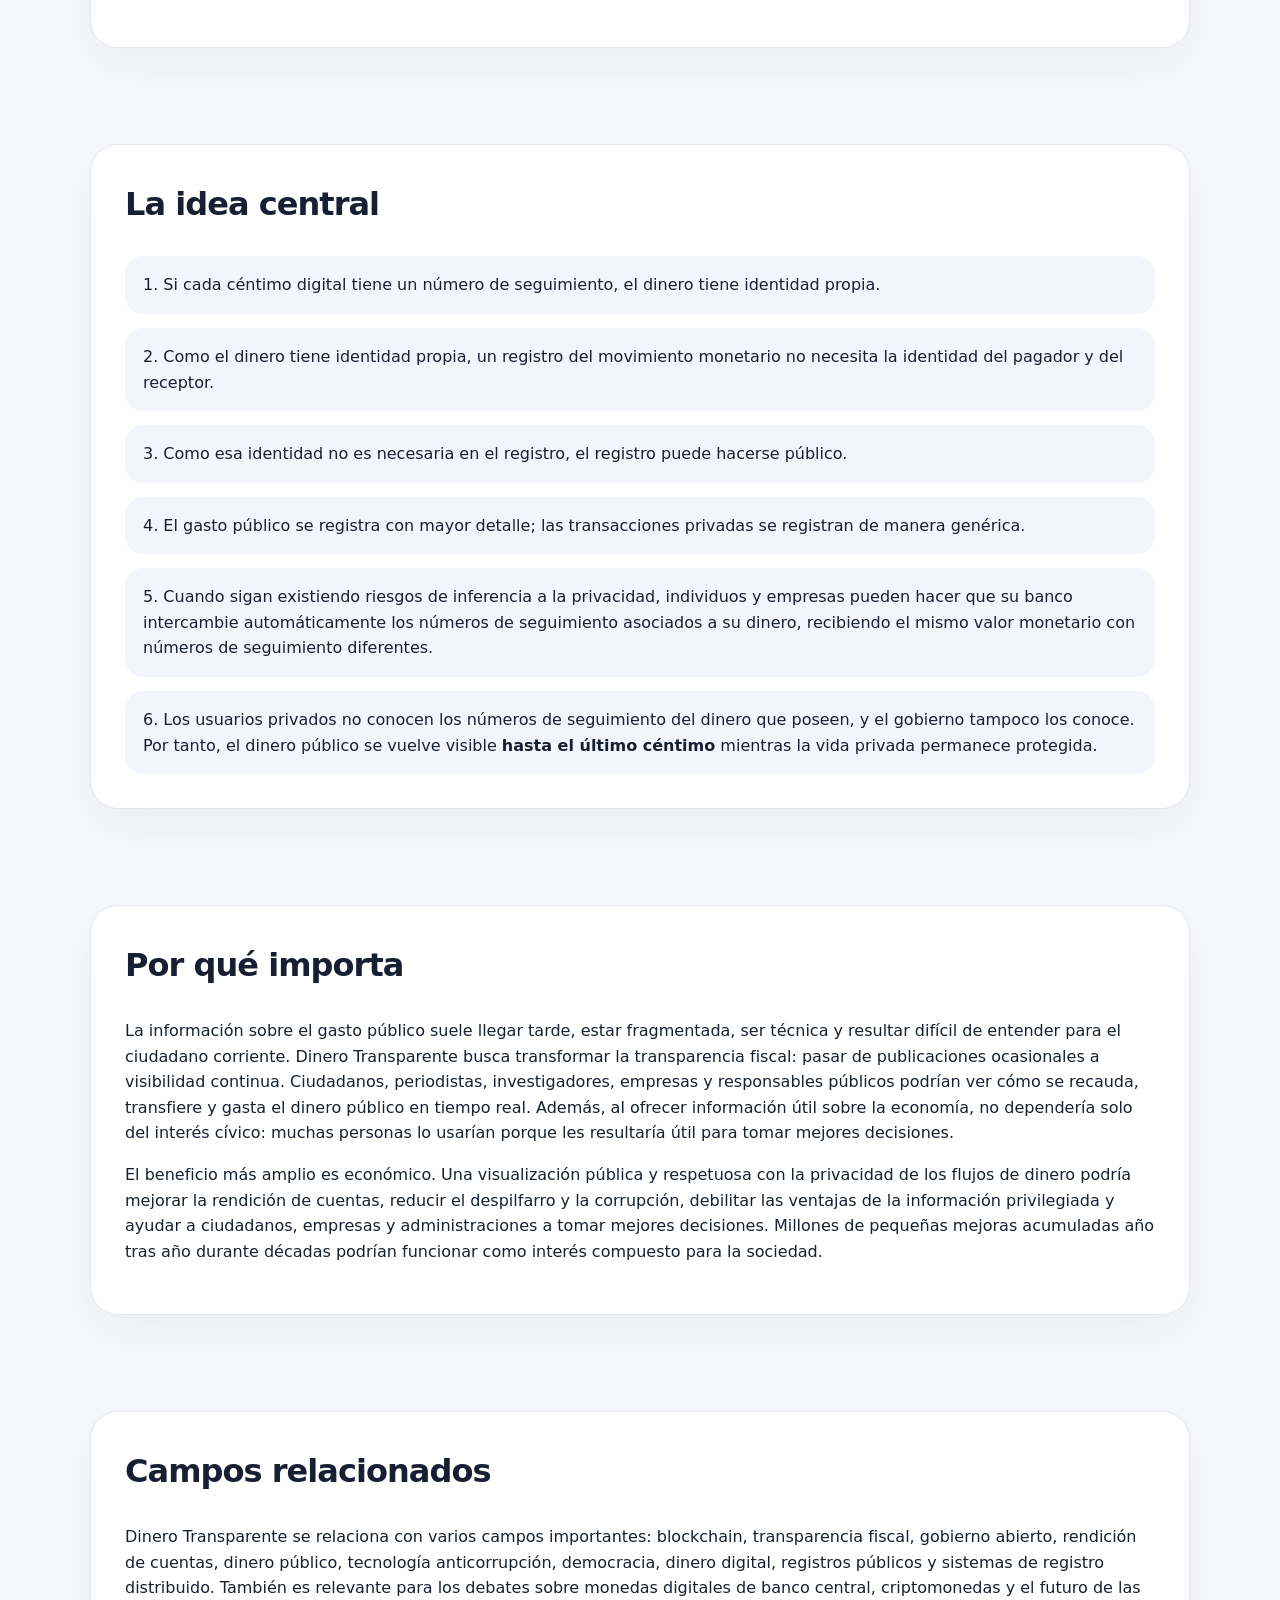
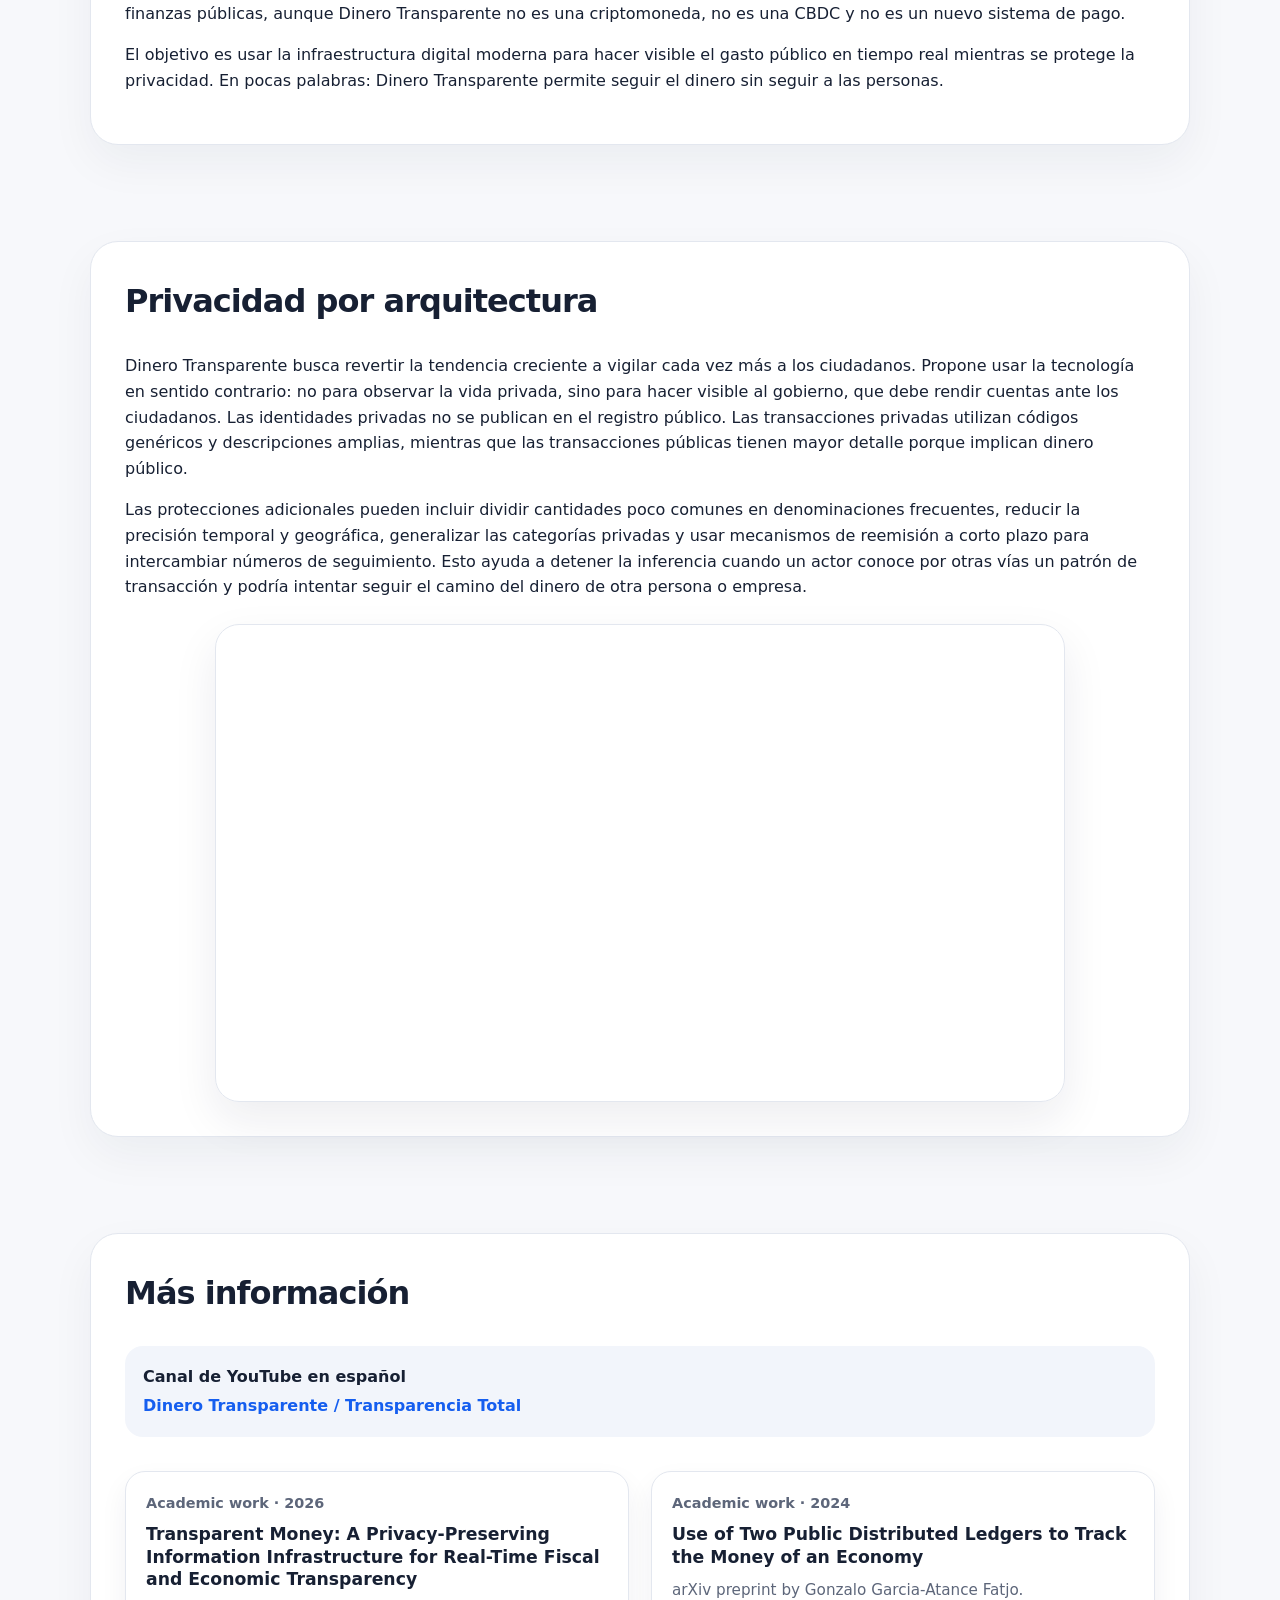
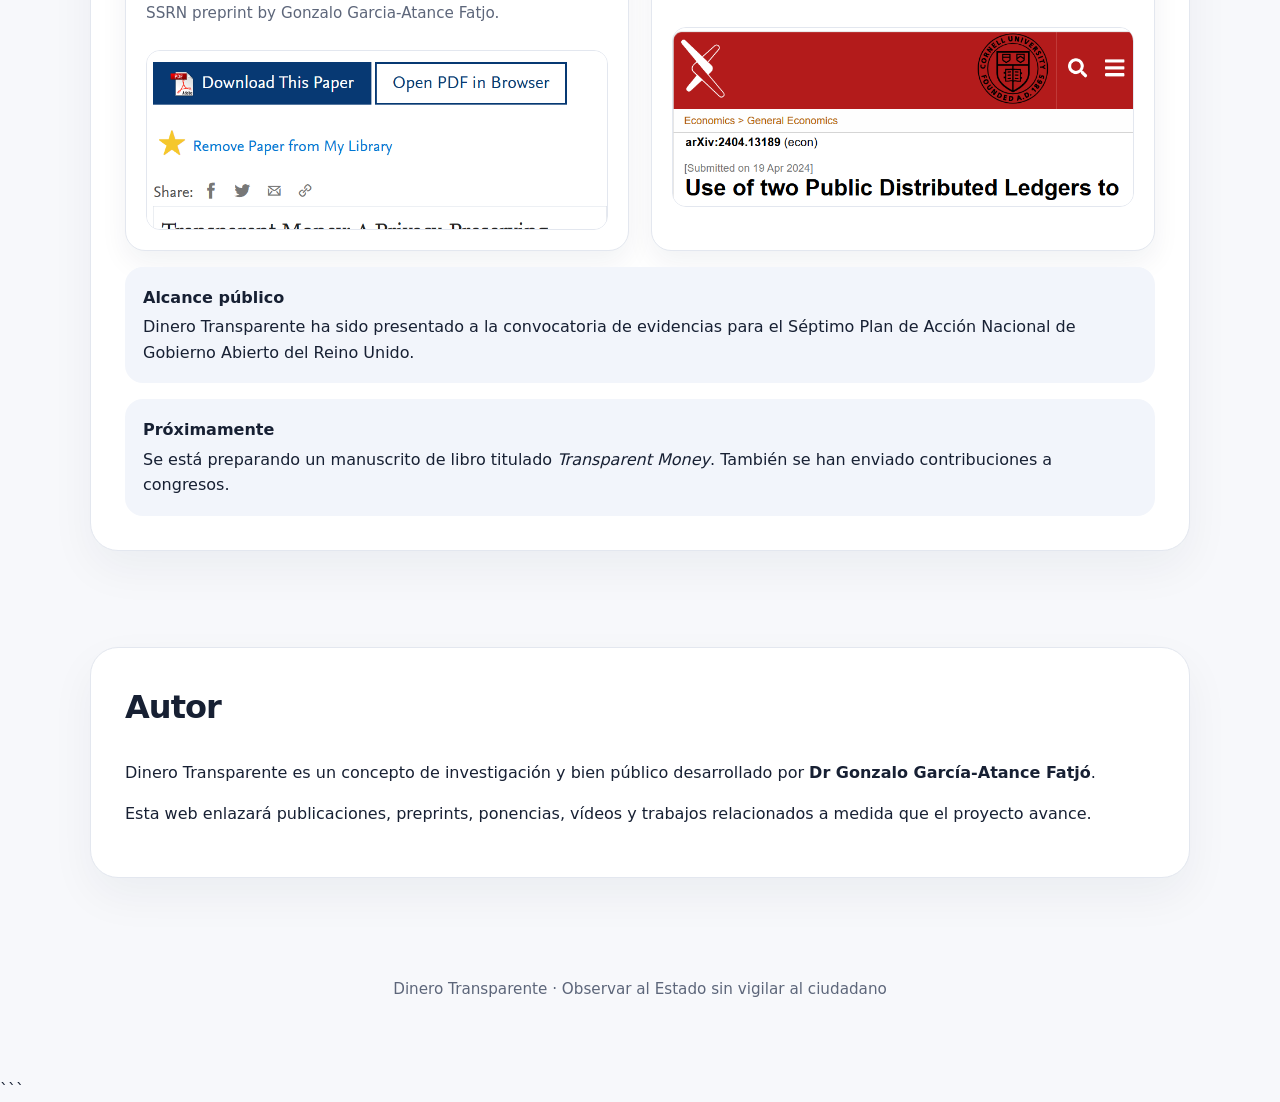
==== commit 7b4f87cd: "Update index.html" ====
--- a/es/index.html
+++ b/es/index.html
@@ -45,6 +45,41 @@
         </div>
       </div>
     </section>
+
+    <section class="section" id="por-que-visible">
+  <div class="container">
+    <div class="card">
+      <h2>Por qué el dinero público debería ser visible</h2>
+
+      <p>
+        Si los impuestos se toman de los ciudadanos, ¿por qué los ciudadanos no pueden ver
+        adónde va ese dinero con la misma facilidad y claridad con la que consultan sus
+        propias cuentas bancarias?
+      </p>
+
+      <p>
+        Imagina abrir el móvil y ver cuánto ha gastado hoy tu ayuntamiento, administración,
+        hospital, escuela u organismo público: facturas de electricidad, consumo de agua,
+        contratos de mantenimiento, subvenciones, pagos de contratación pública, salarios,
+        proveedores, ayudas y transferencias.
+      </p>
+
+      <p>
+        Imagina poder comparar esa información de forma sencilla entre ayuntamientos,
+        ciudades, regiones, hospitales, escuelas u organismos públicos. ¿Por qué un edificio
+        gasta mucho más en energía que otro? ¿Por qué un ayuntamiento paga más por el mismo
+        servicio? ¿Por qué un contratista recibe pagos repetidos?
+      </p>
+
+      <p>
+        Si existiera esta visibilidad, el espacio para la corrupción, el despilfarro, el
+        favoritismo, los sobreprecios, la mala gestión y las ventajas de información
+        privilegiada sería mucho menor. El dinero público debería ser visible, buscable,
+        comparable y comprensible.
+      </p>
+    </div>
+  </div>
+</section>
 
     <section class="section" id="que-es-dinero-transparente">
       <div class="container">
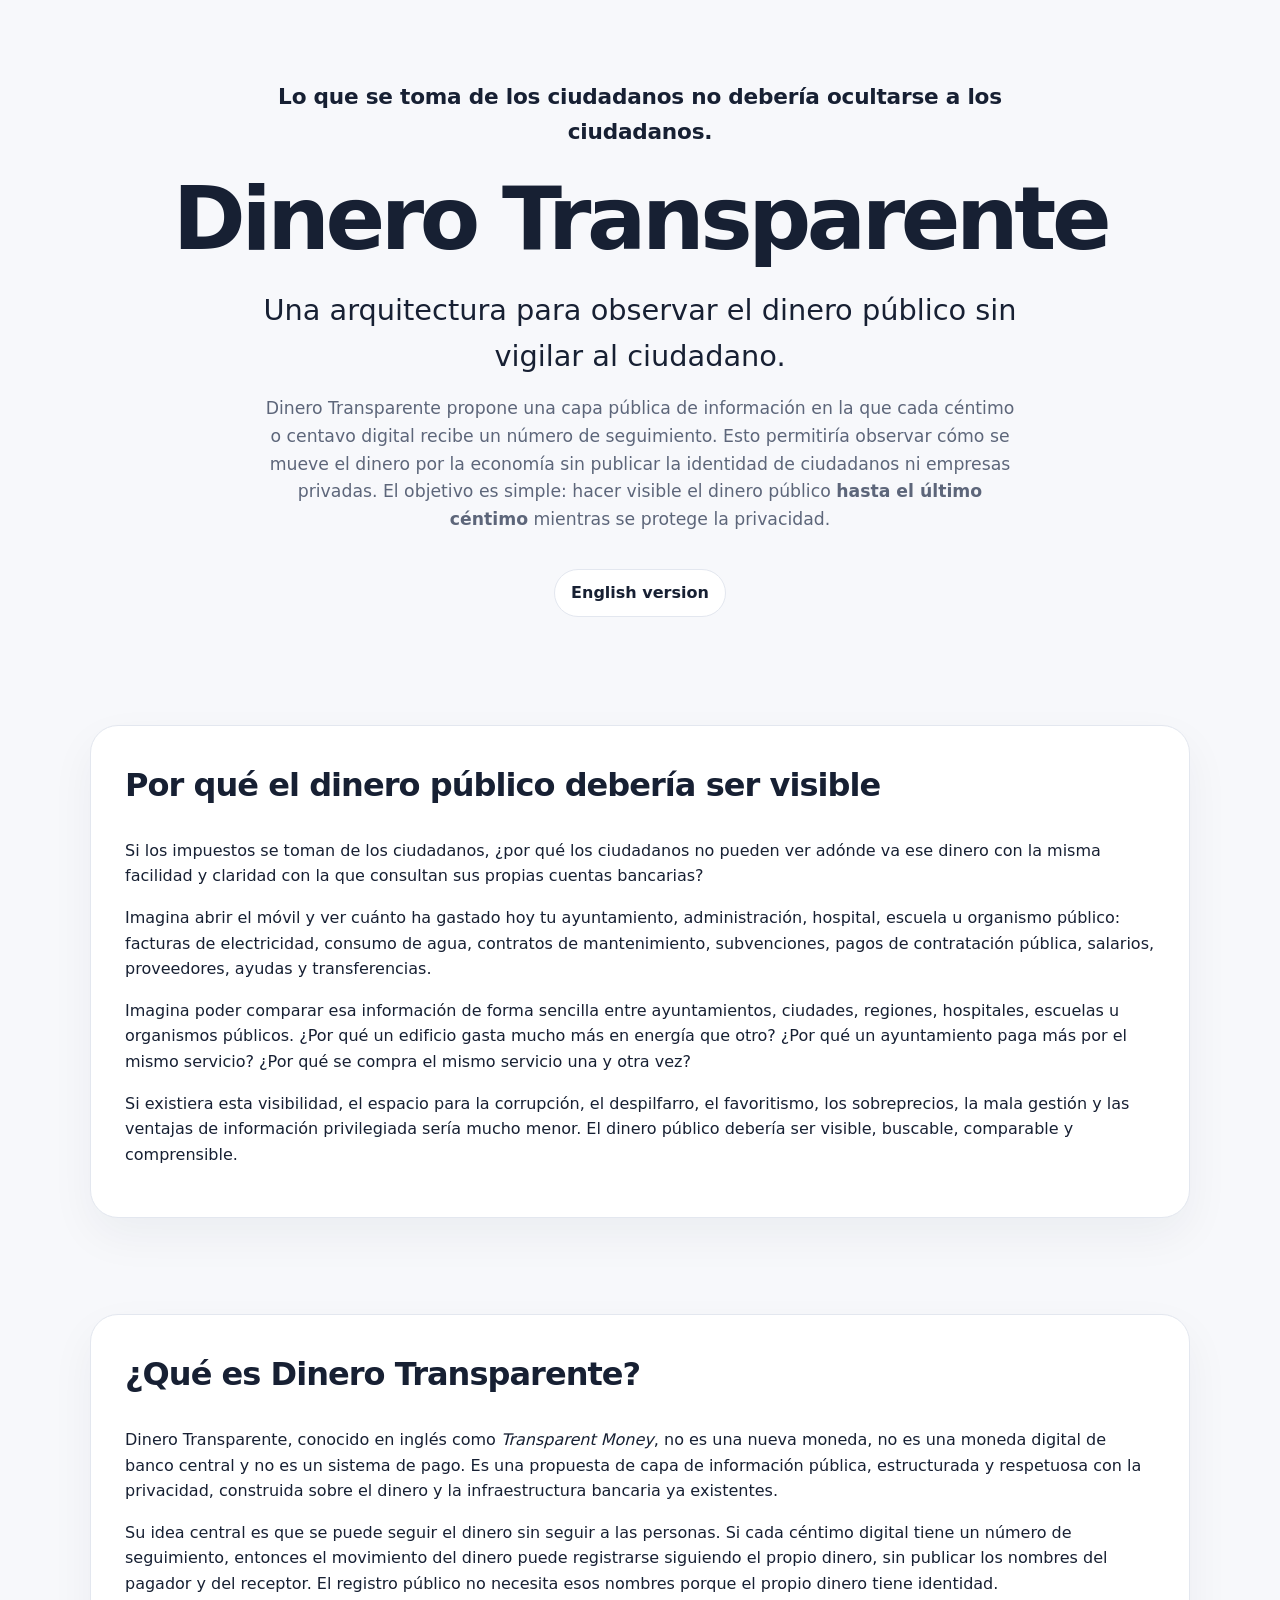
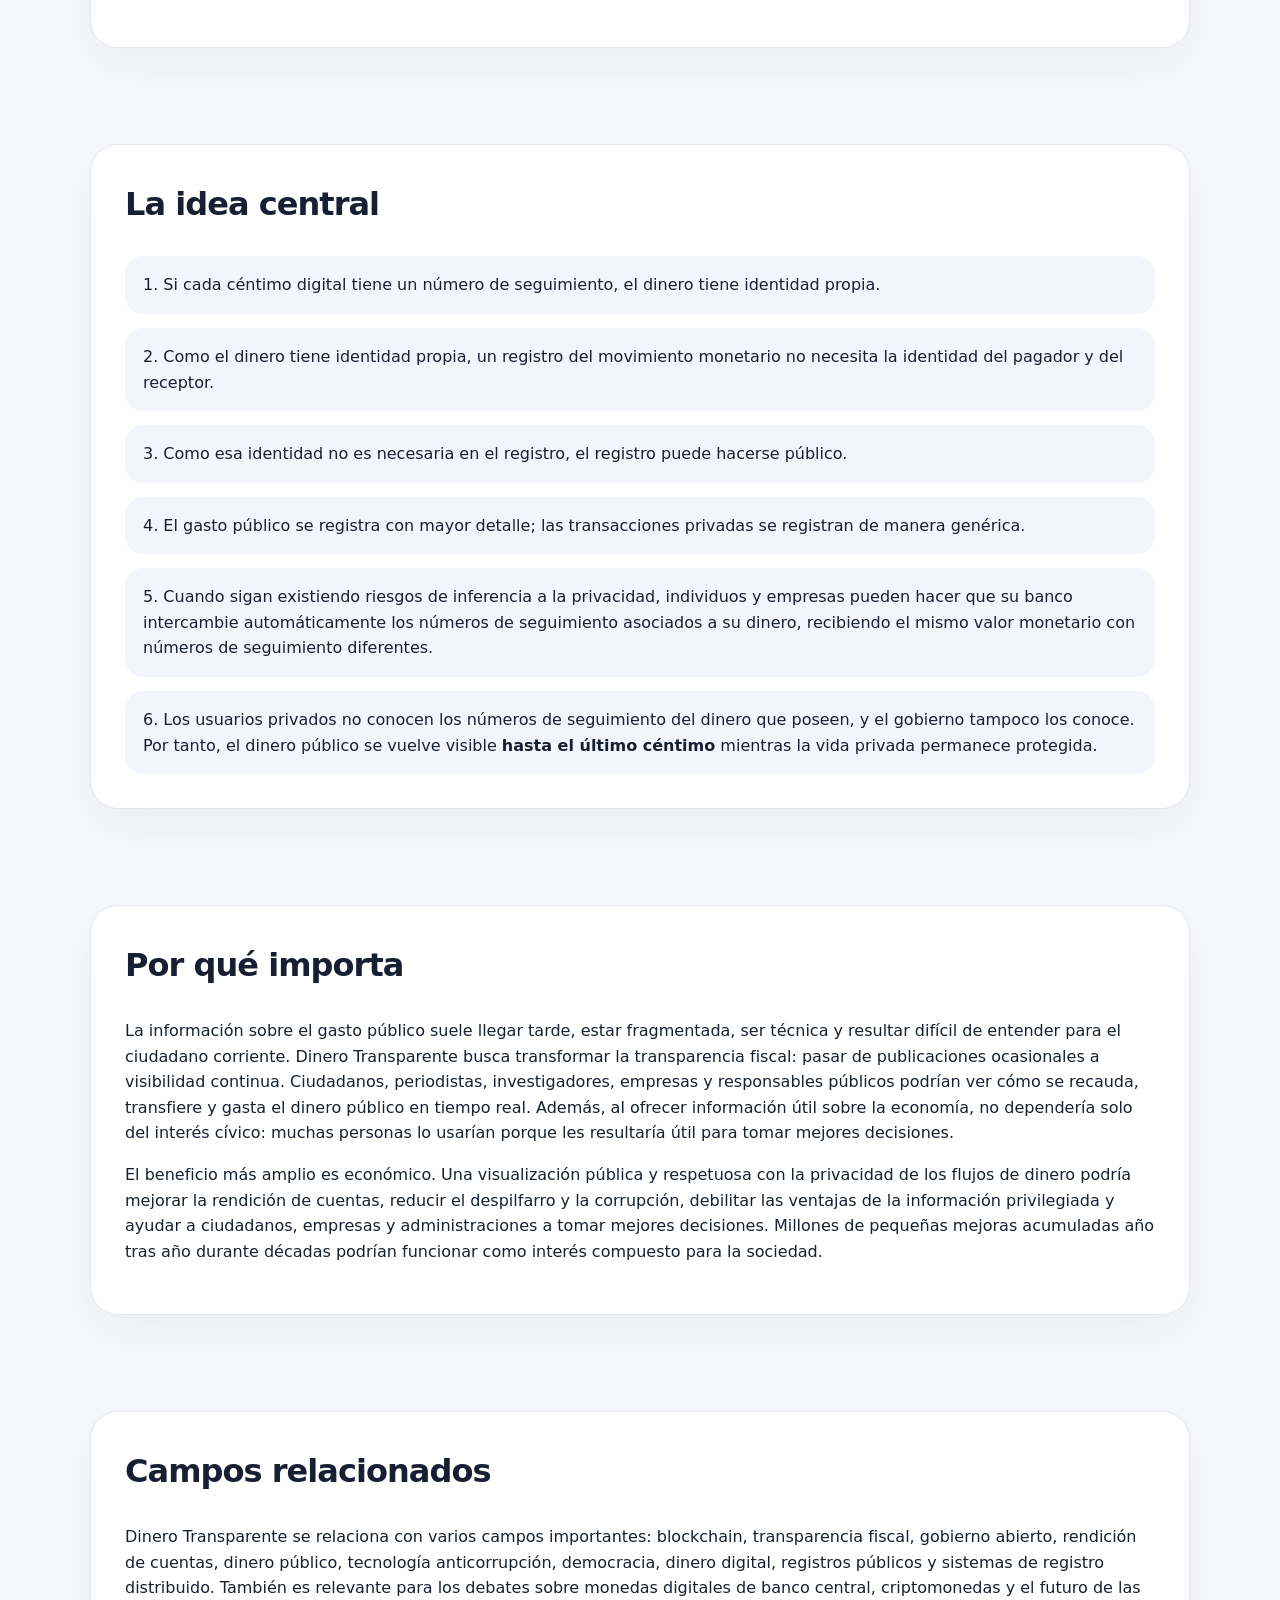
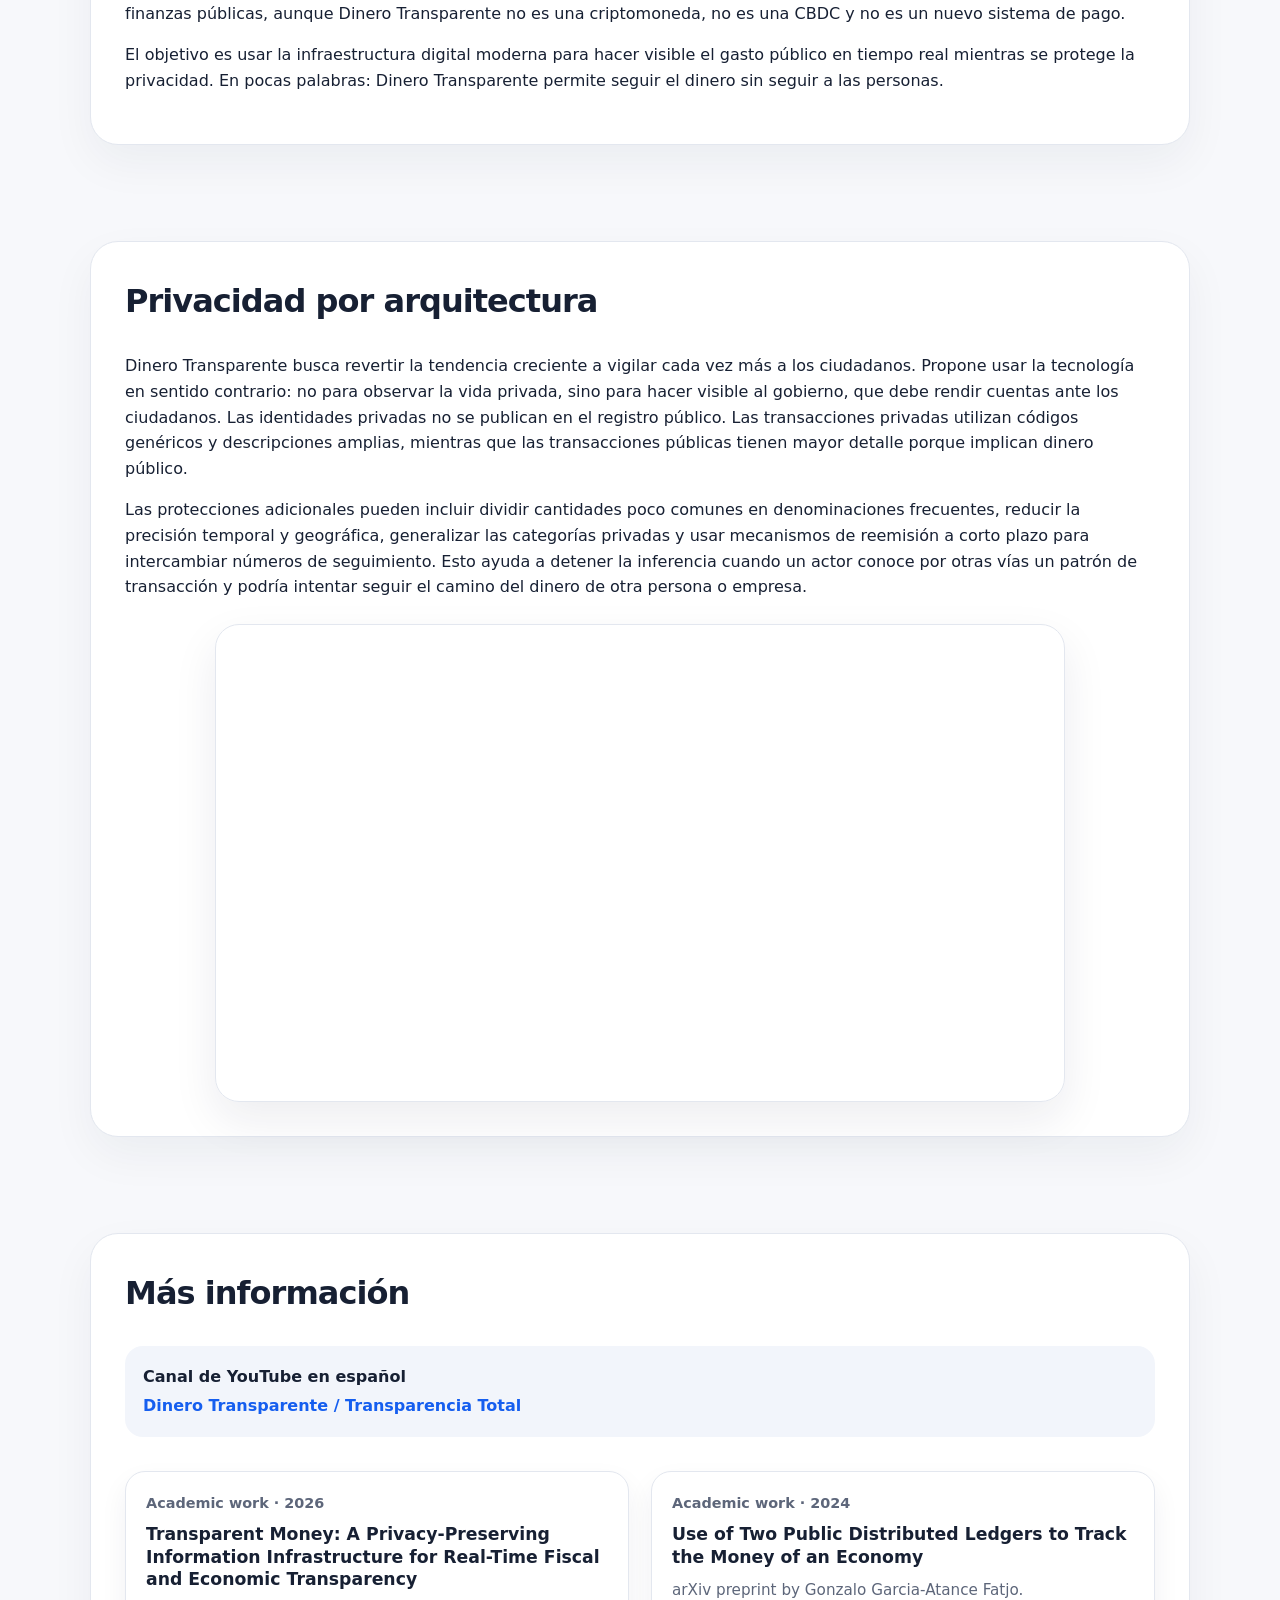
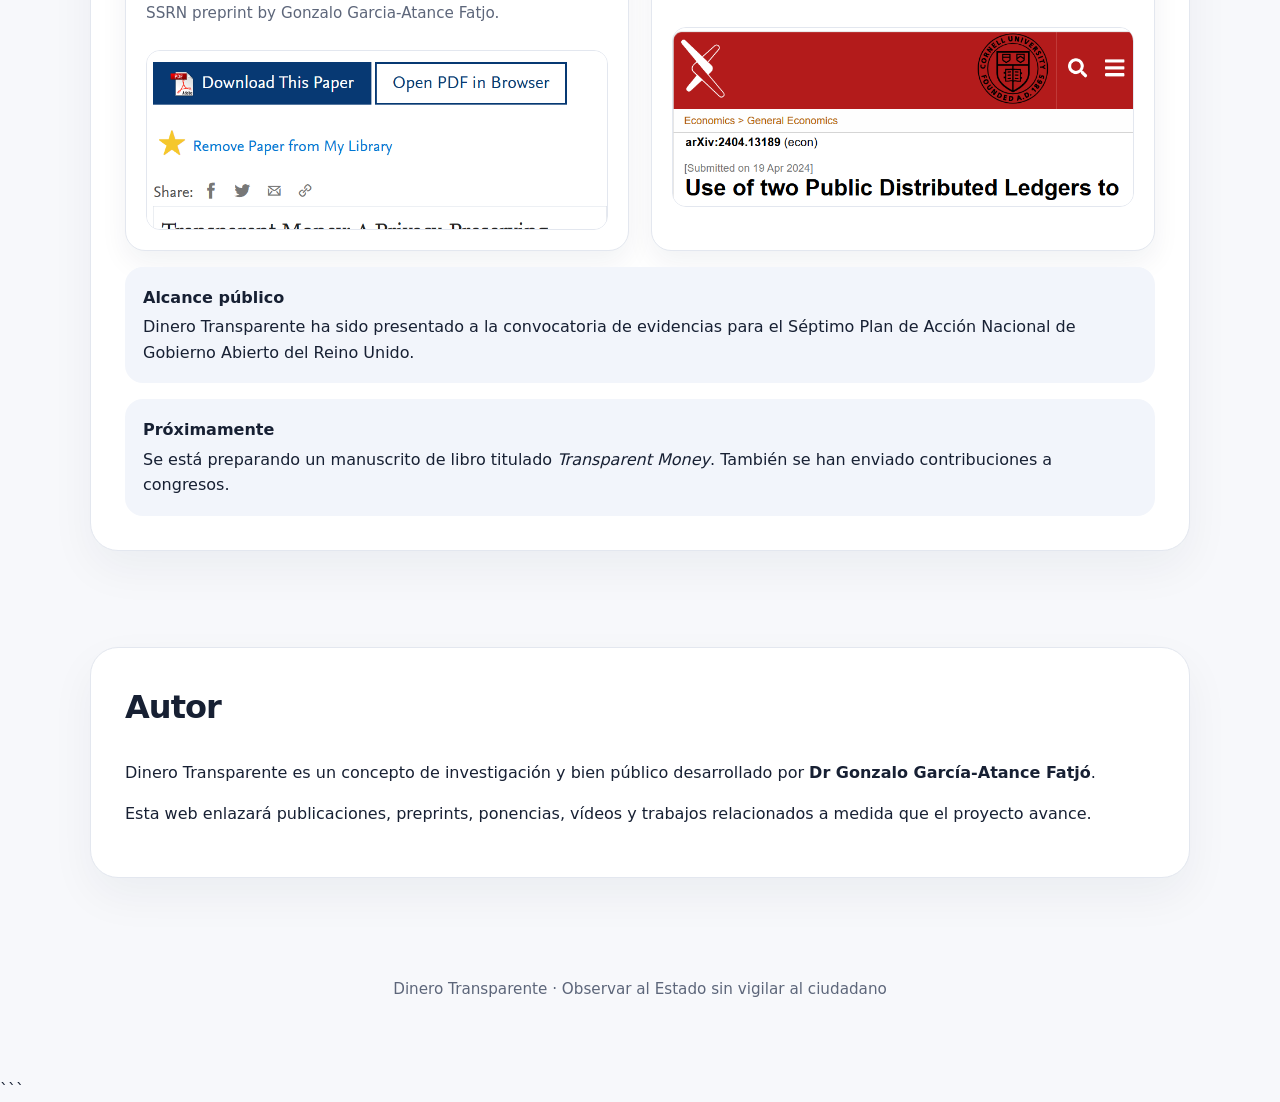
==== commit a9750bb0: "Update index.html" ====
--- a/es/index.html
+++ b/es/index.html
@@ -68,7 +68,7 @@
         Imagina poder comparar esa información de forma sencilla entre ayuntamientos,
         ciudades, regiones, hospitales, escuelas u organismos públicos. ¿Por qué un edificio
         gasta mucho más en energía que otro? ¿Por qué un ayuntamiento paga más por el mismo
-        servicio? ¿Por qué un contratista recibe pagos repetidos?
+        servicio? ¿Por qué se compra el mismo servicio una y otra vez?
       </p>
 
       <p>
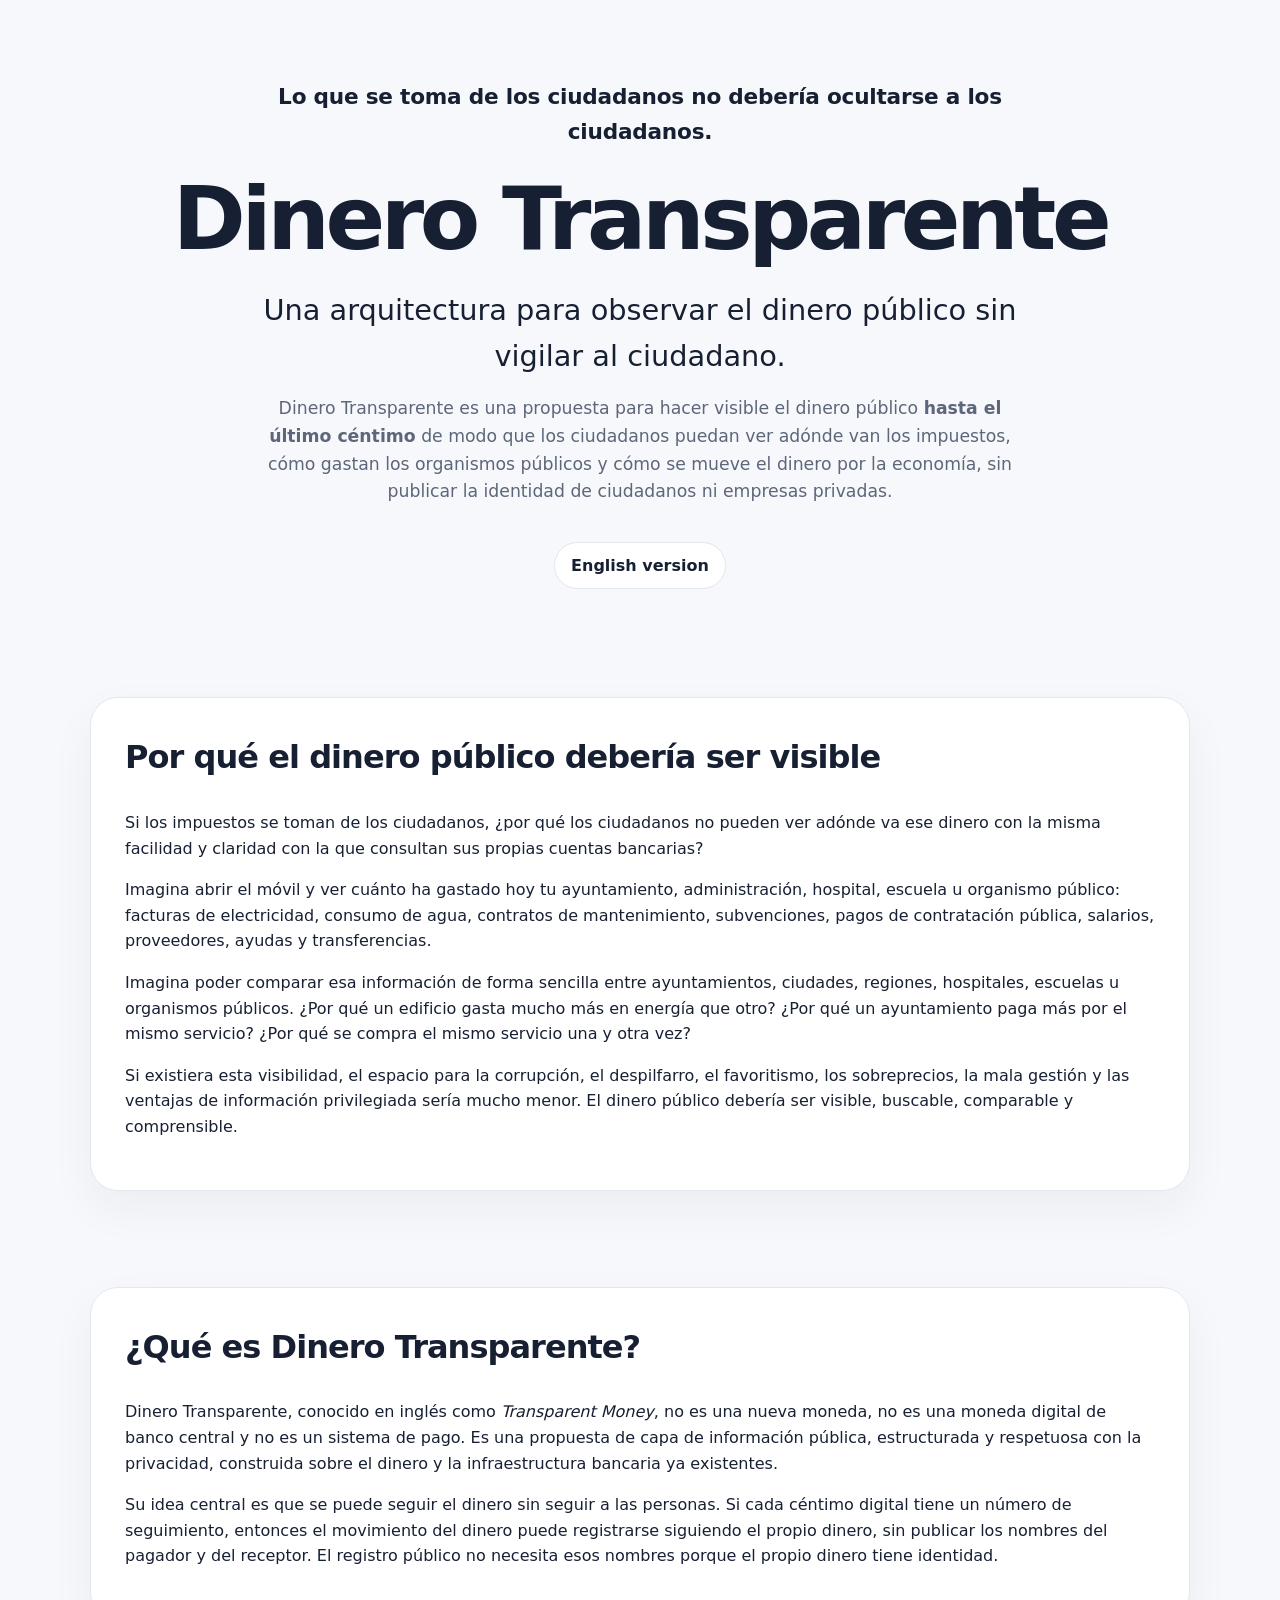
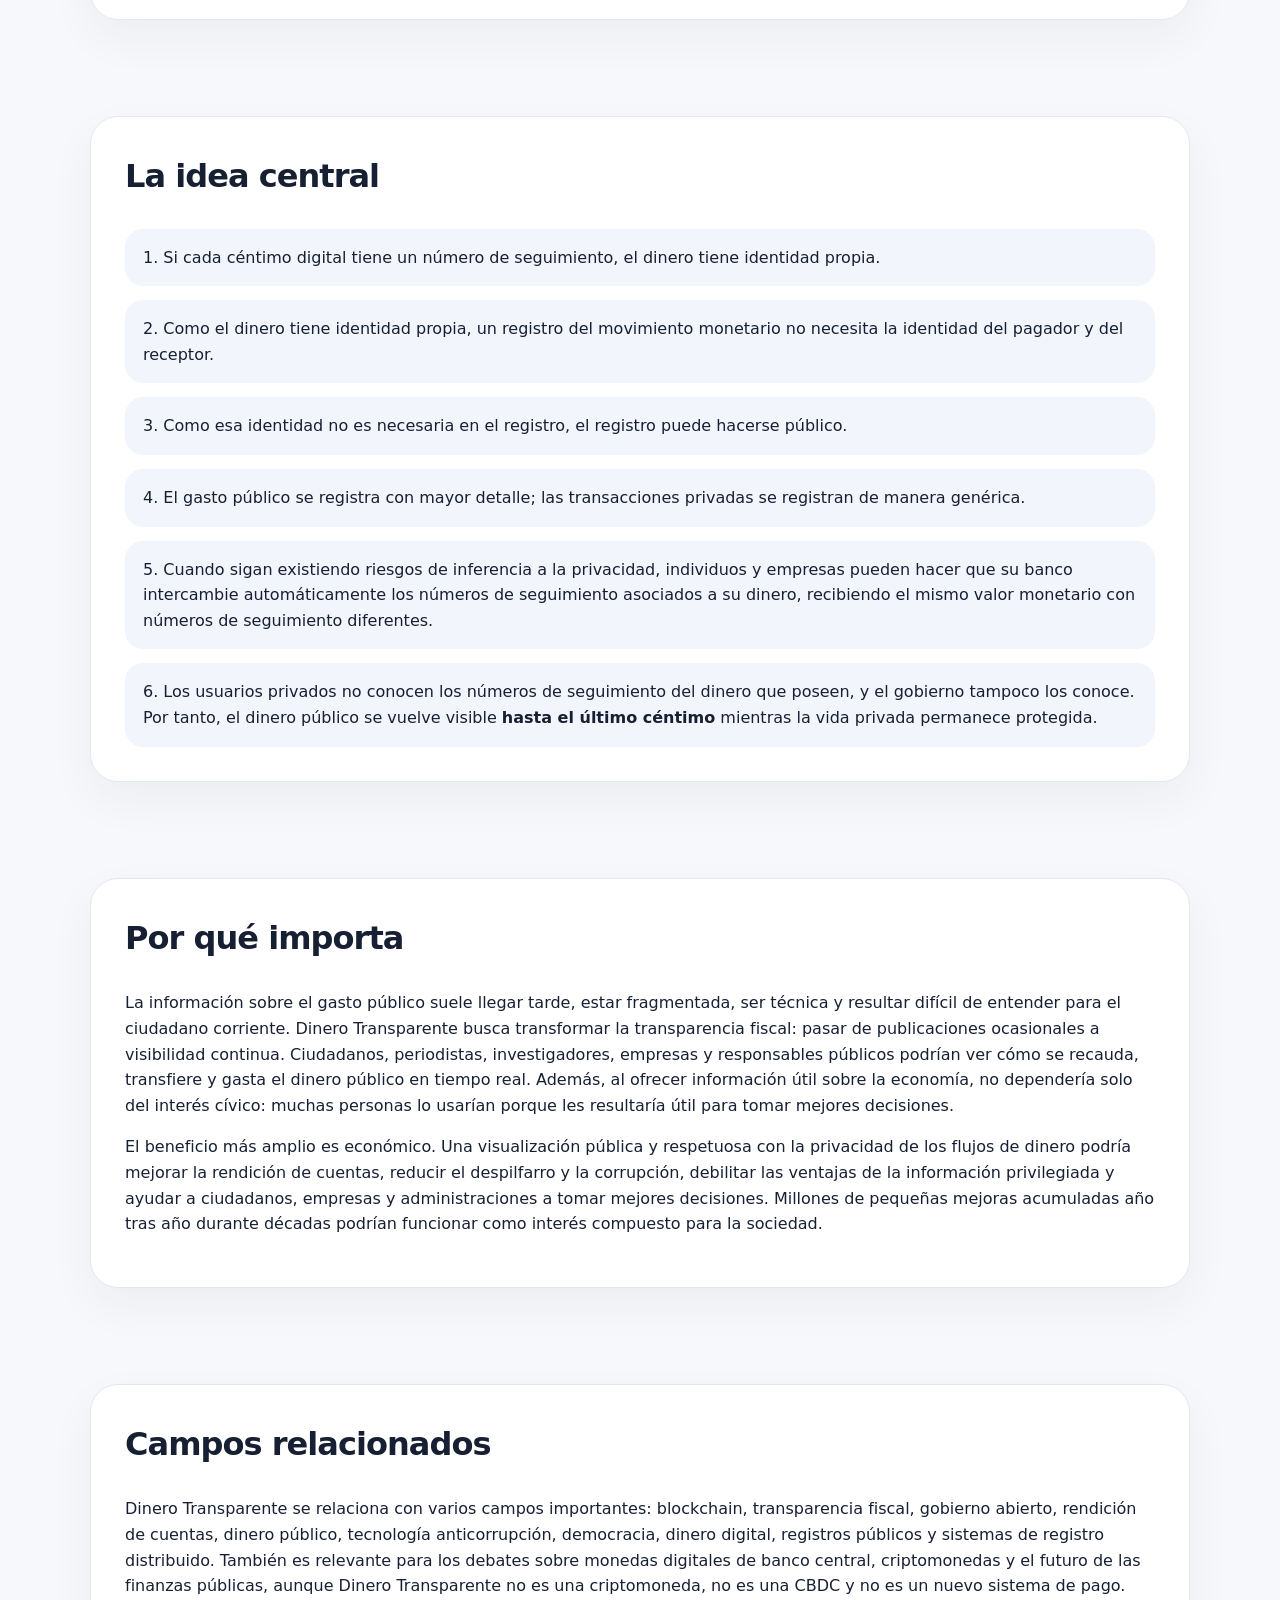
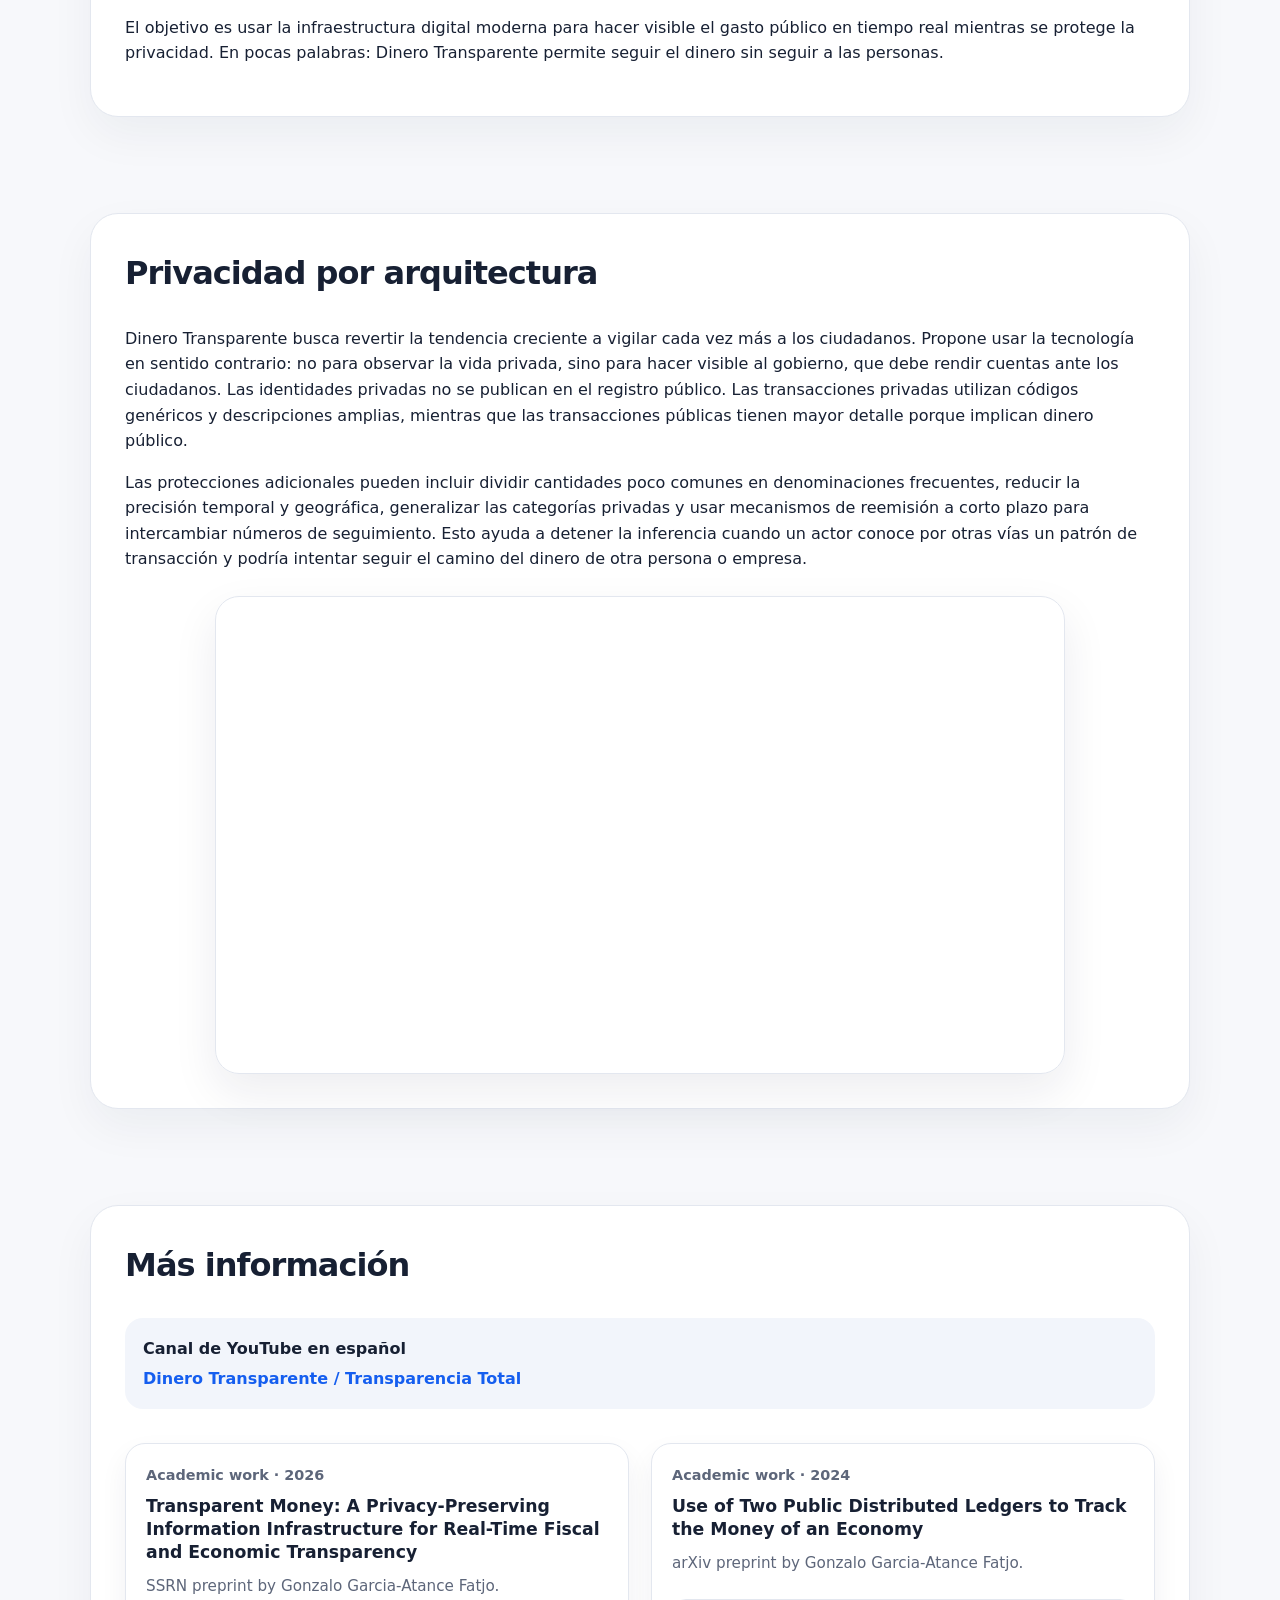
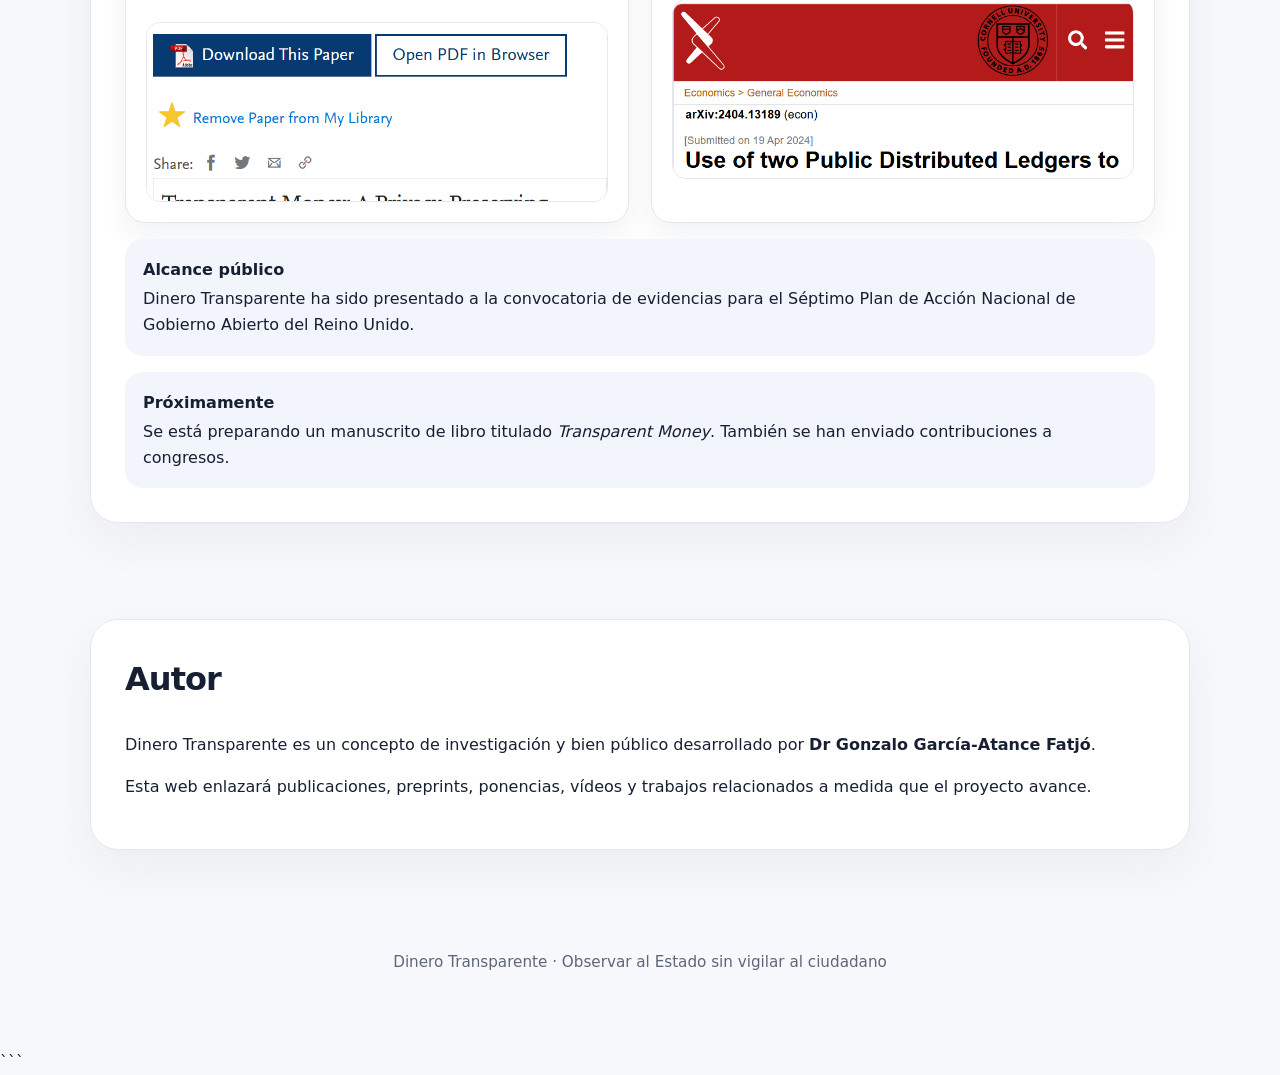
==== commit 7b1c314b: "Update index.html" ====
--- a/es/index.html
+++ b/es/index.html
@@ -33,11 +33,10 @@
         </p>
 
         <p class="description">
-          Dinero Transparente propone una capa pública de información en la que cada céntimo
-          o centavo digital recibe un número de seguimiento. Esto permitiría observar cómo
-          se mueve el dinero por la economía sin publicar la identidad de ciudadanos ni empresas
-          privadas. El objetivo es simple: hacer visible el dinero público
-          <strong>hasta el último céntimo</strong> mientras se protege la privacidad.
+          Dinero Transparente es una propuesta para hacer visible el dinero público
+          <strong>hasta el último céntimo</strong> de modo que los ciudadanos puedan ver adónde van los
+          impuestos, cómo gastan los organismos públicos y cómo se mueve el dinero por la
+          economía, sin publicar la identidad de ciudadanos ni empresas privadas.
         </p>
 
         <div class="nav">
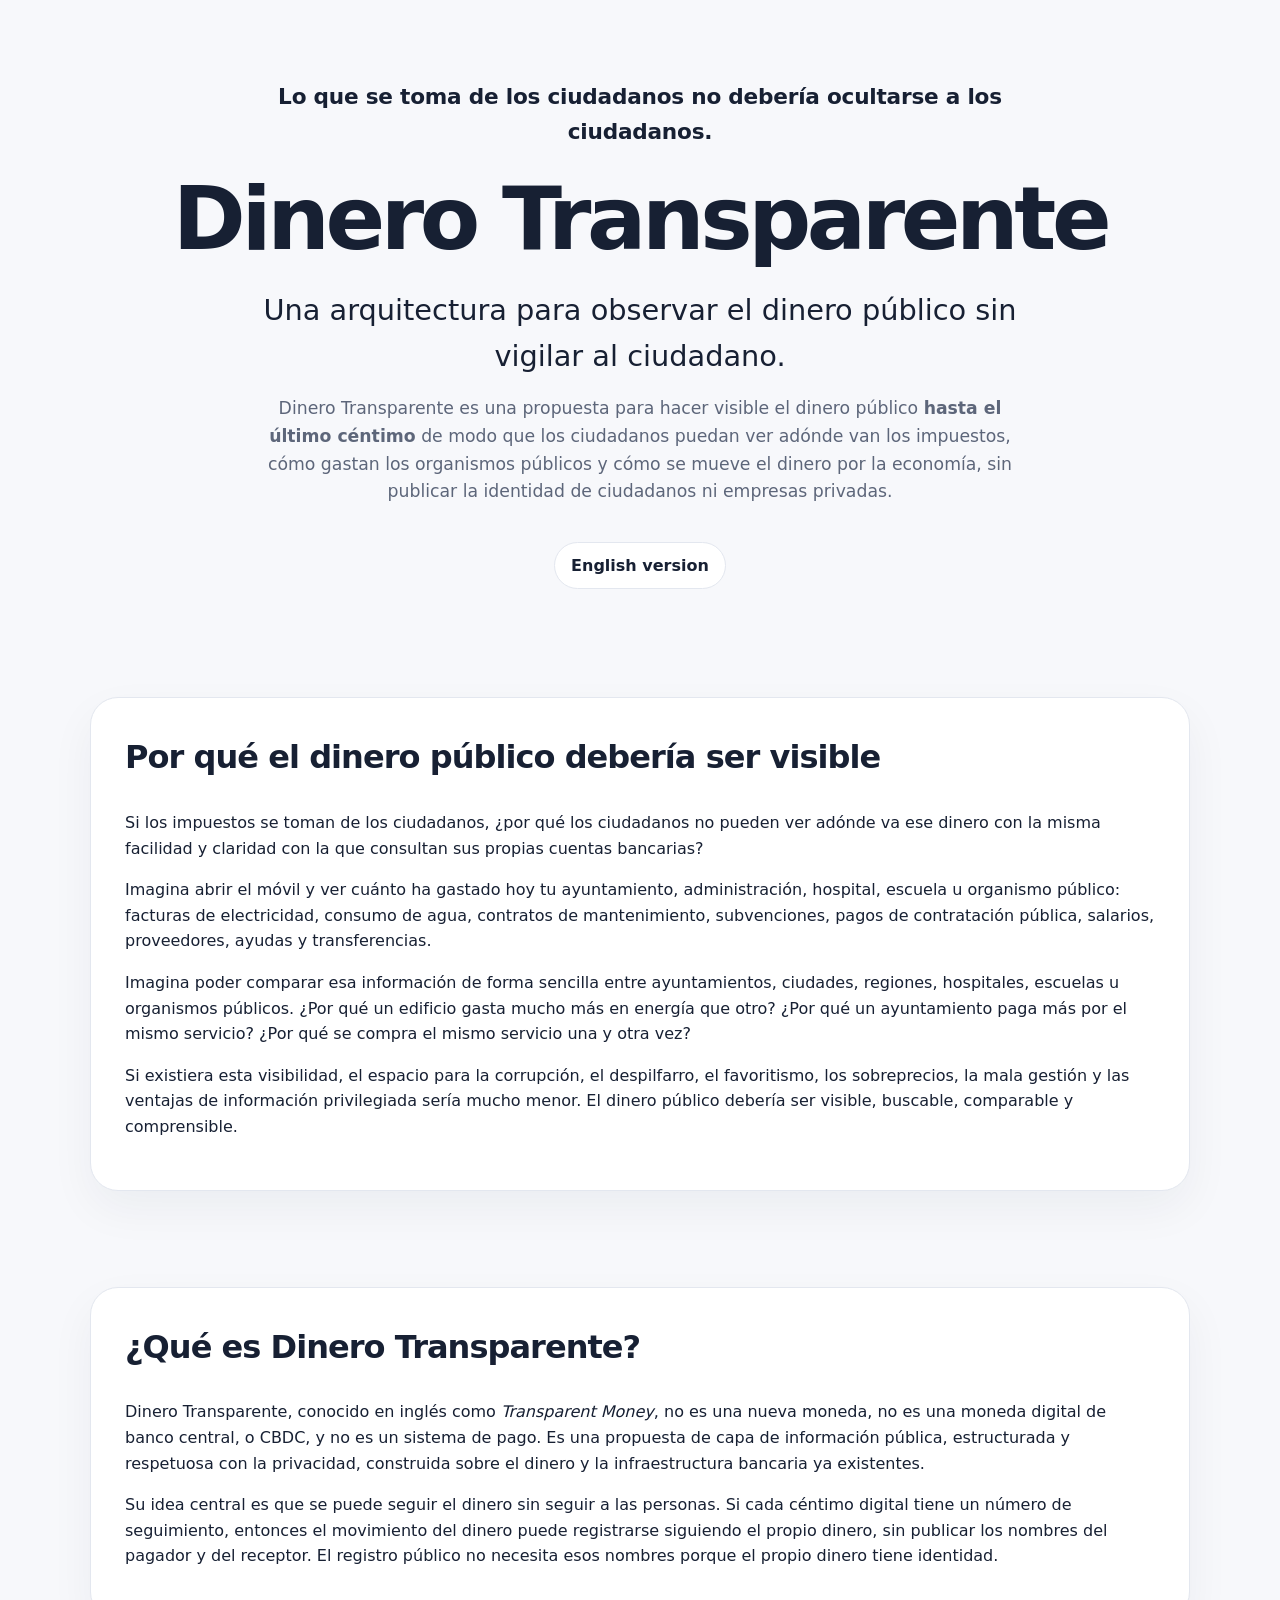
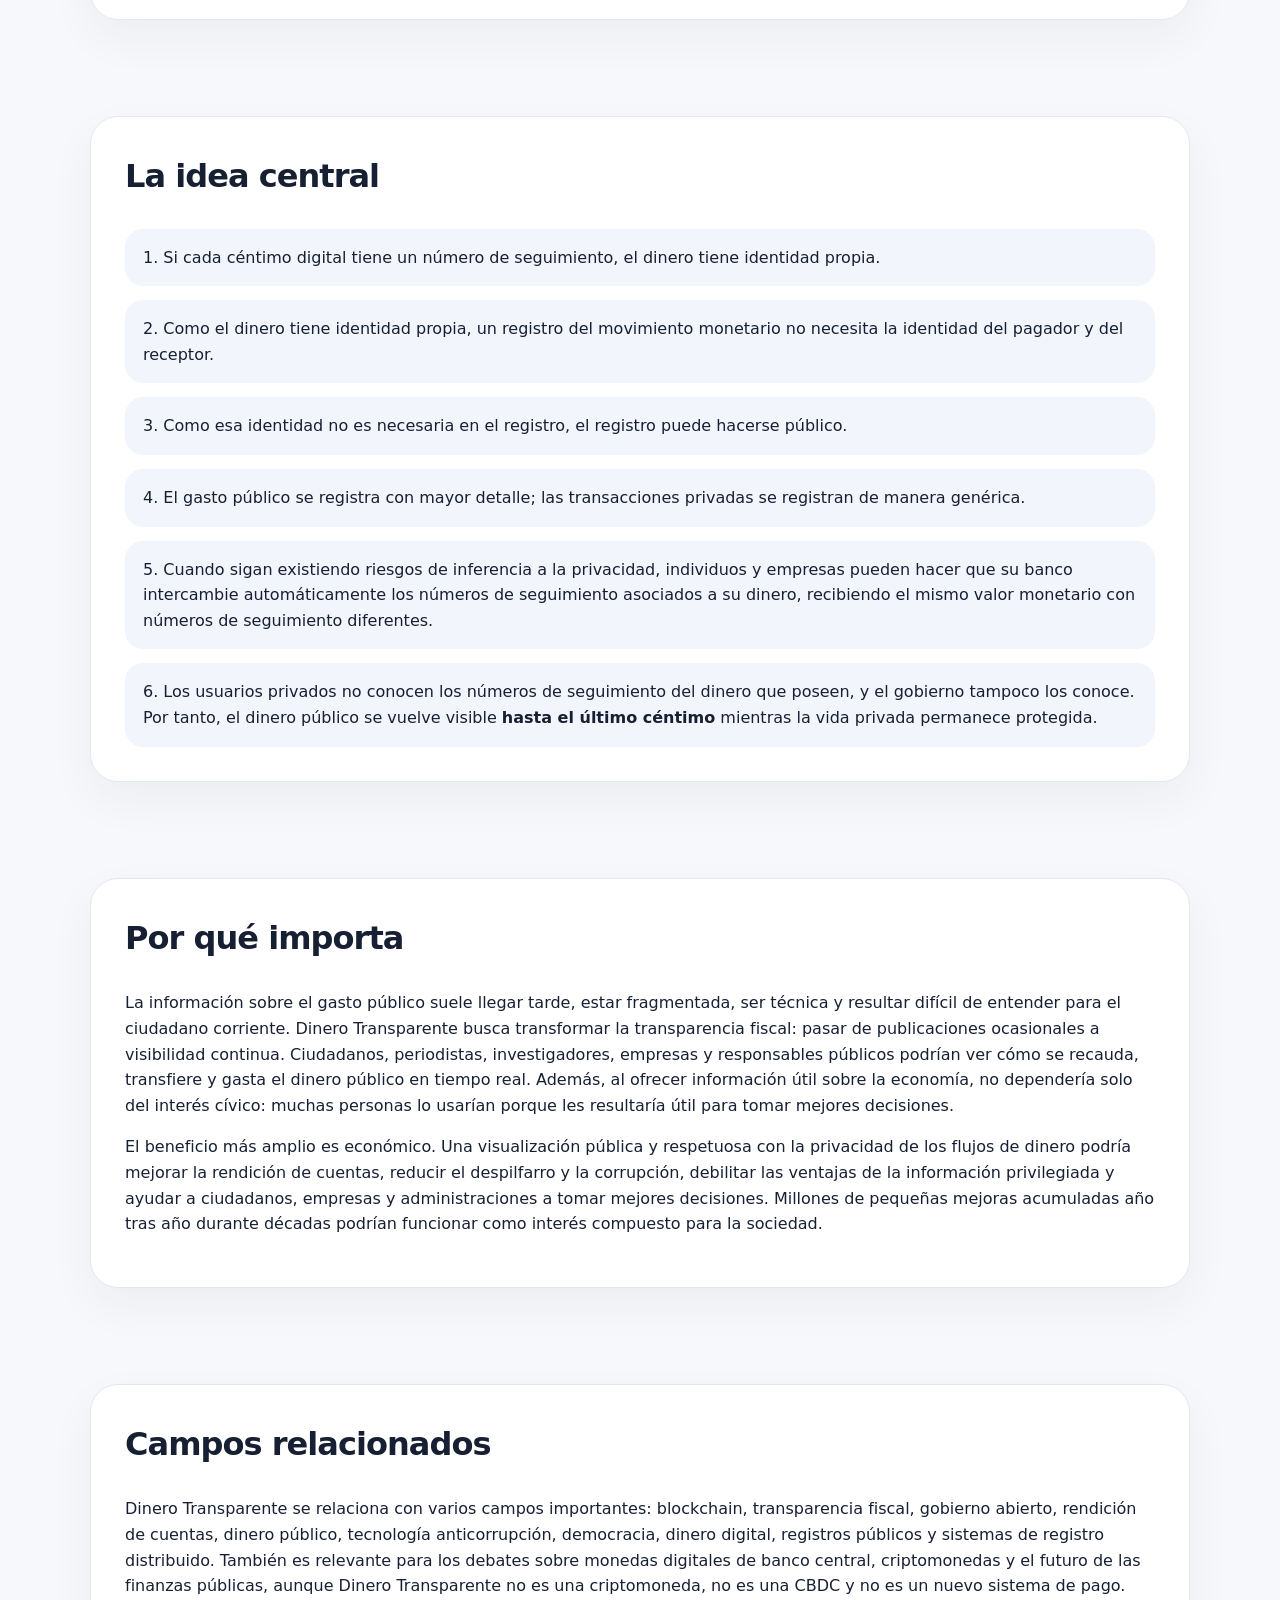
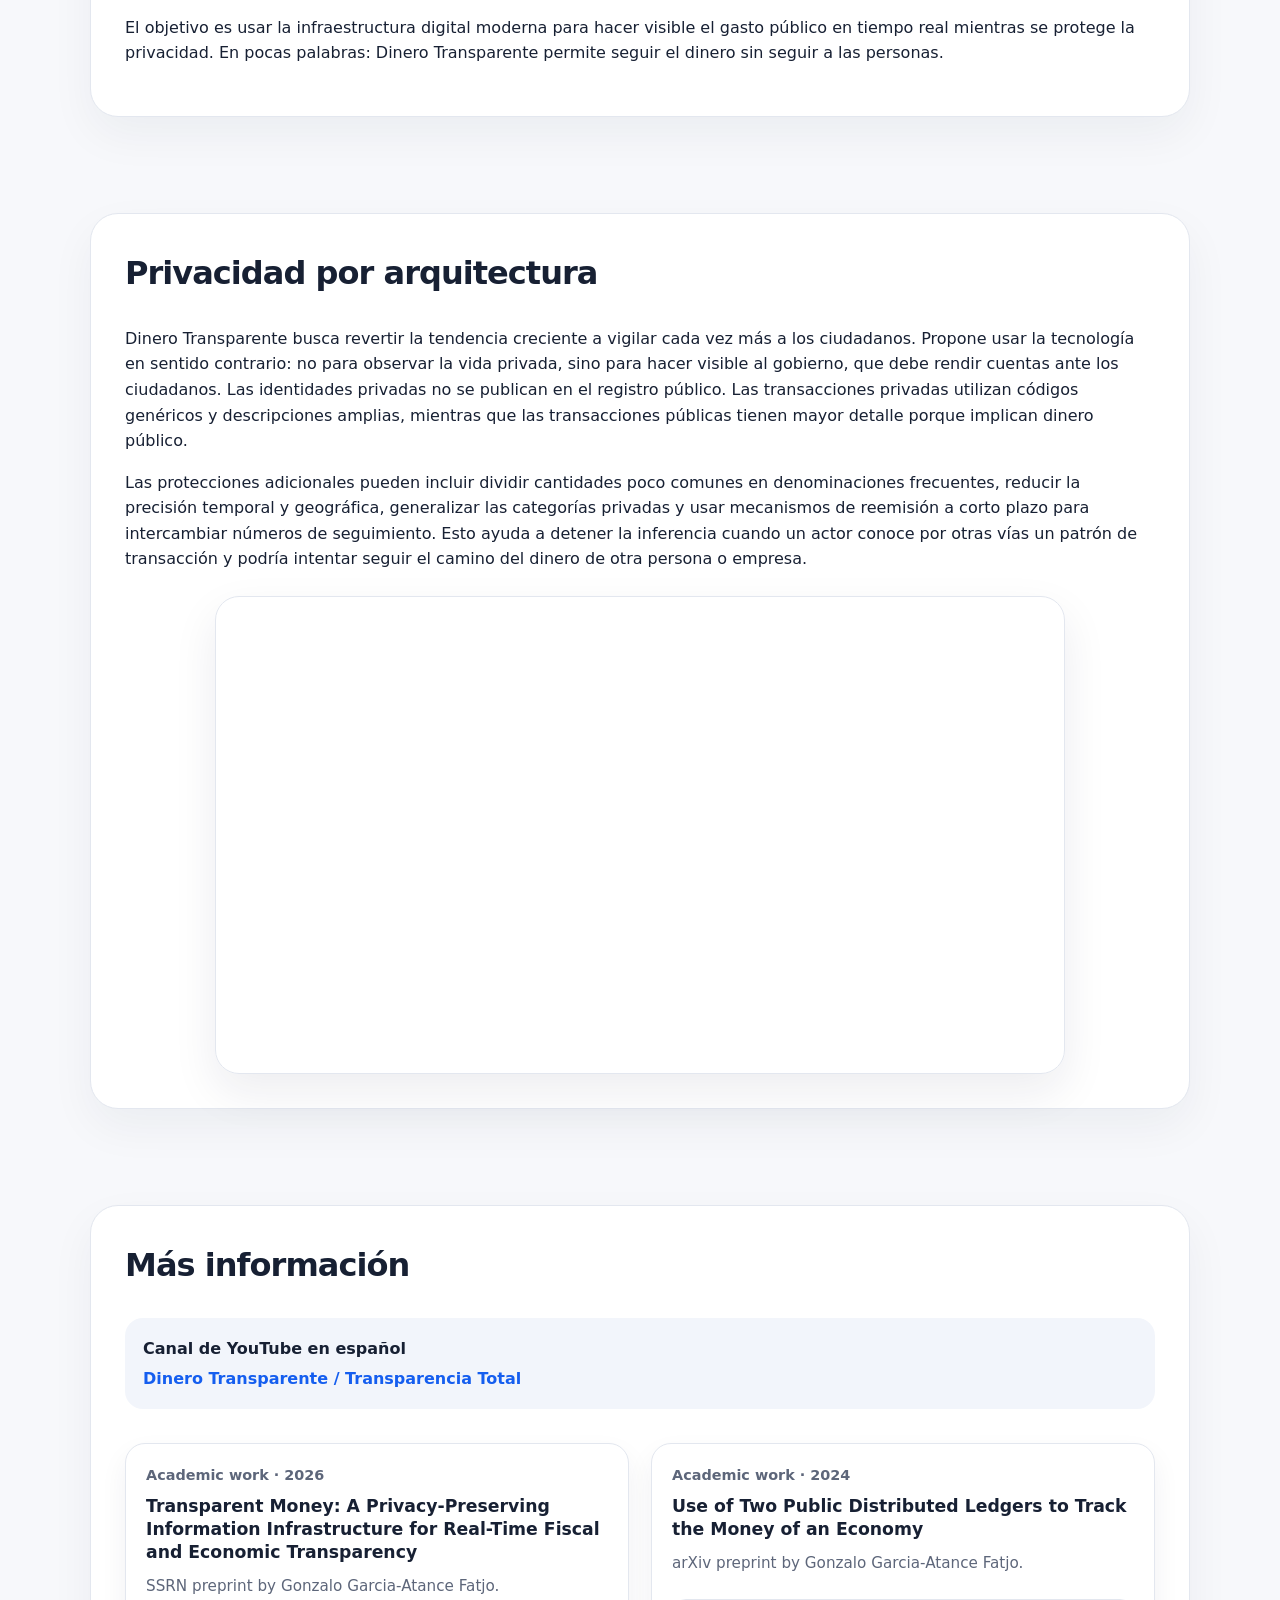
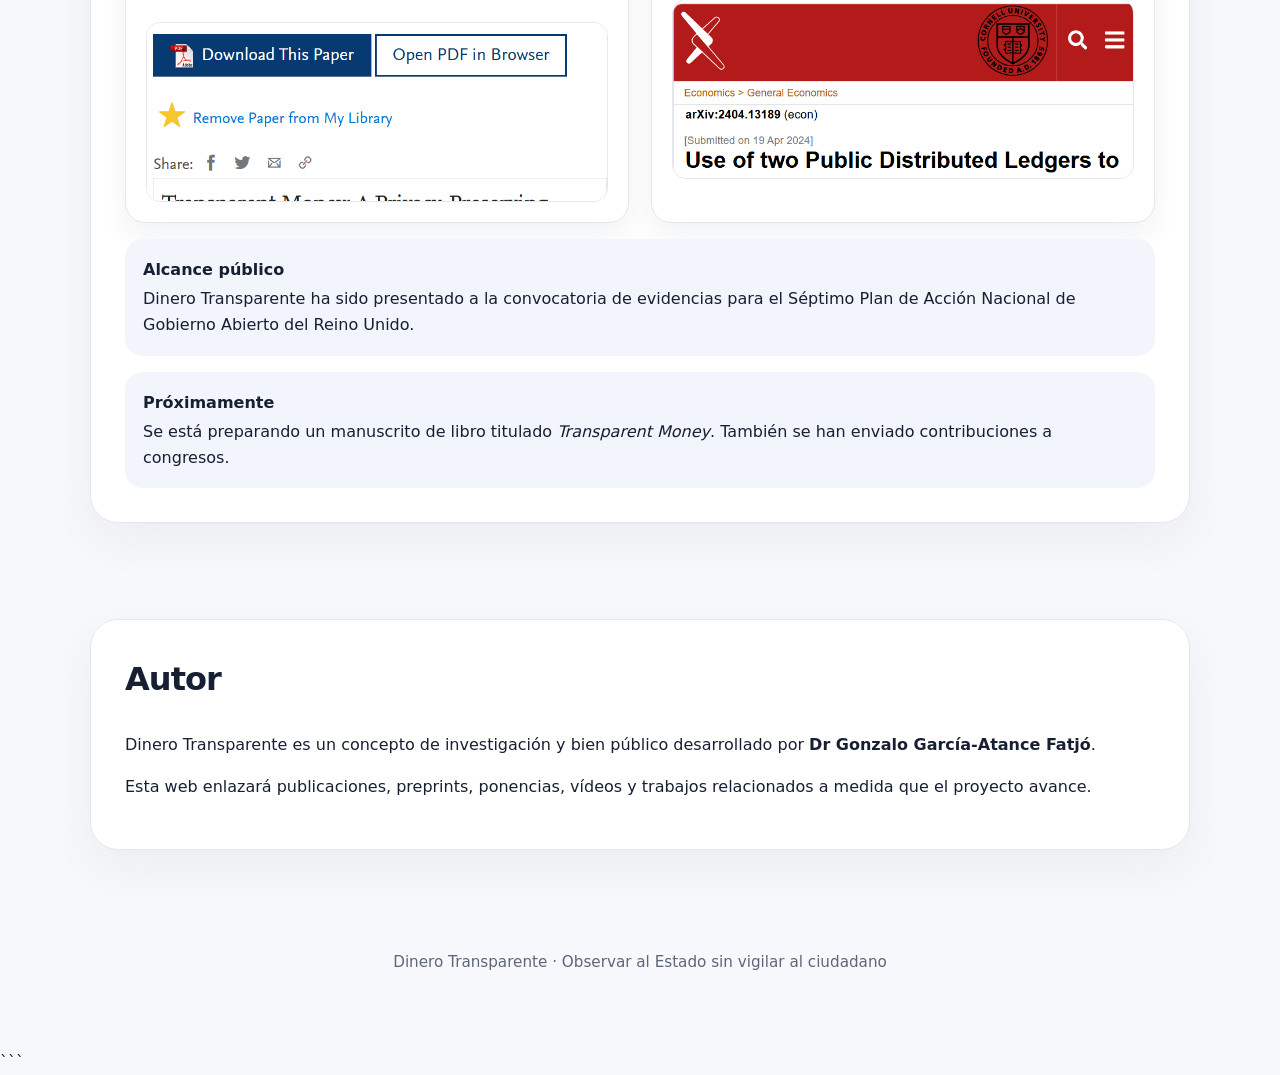
==== commit 3963bd82: "Update index.html" ====
--- a/es/index.html
+++ b/es/index.html
@@ -87,7 +87,7 @@
 
           <p>
             Dinero Transparente, conocido en inglés como <em>Transparent Money</em>, no es una nueva moneda,
-            no es una moneda digital de banco central y no es un sistema de pago. Es una propuesta de capa de información
+            no es una moneda digital de banco central, o CBDC, y no es un sistema de pago. Es una propuesta de capa de información
             pública, estructurada y respetuosa con la privacidad, construida sobre el dinero y la infraestructura
             bancaria ya existentes.
           </p>
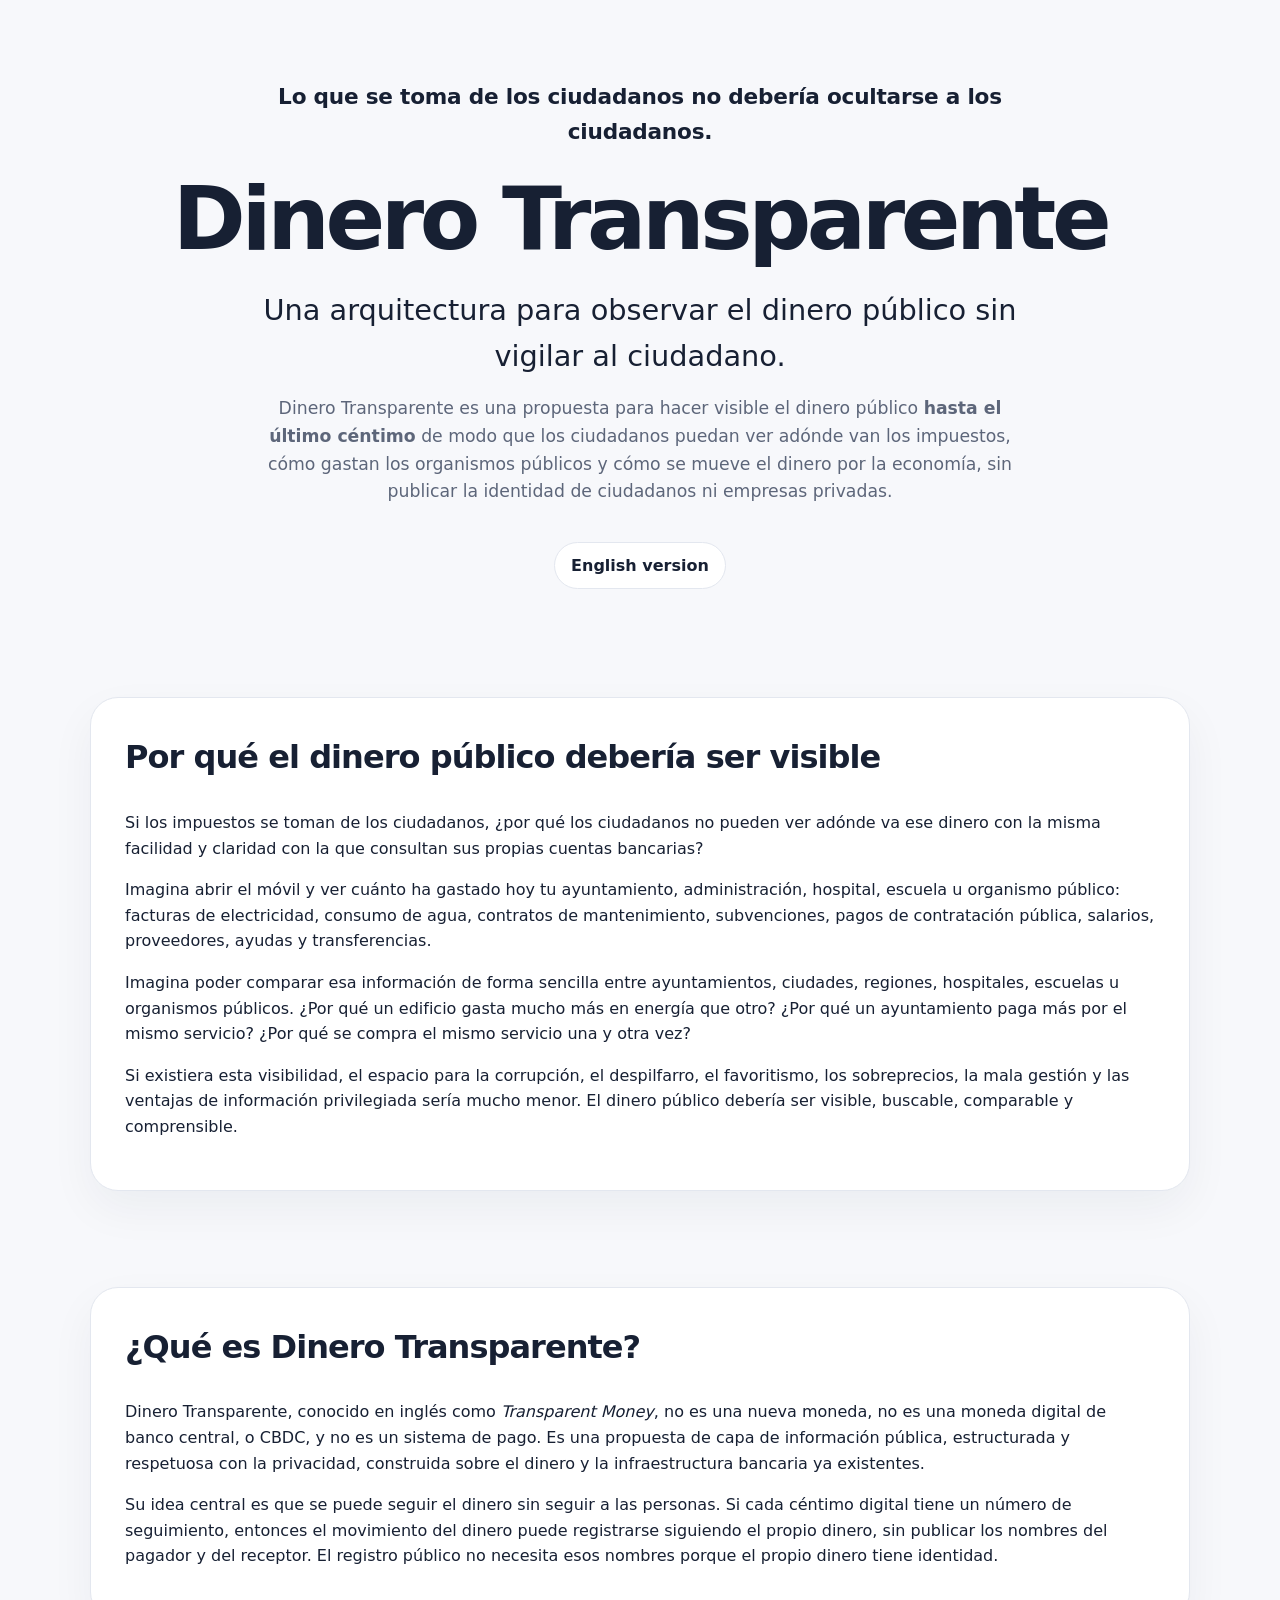
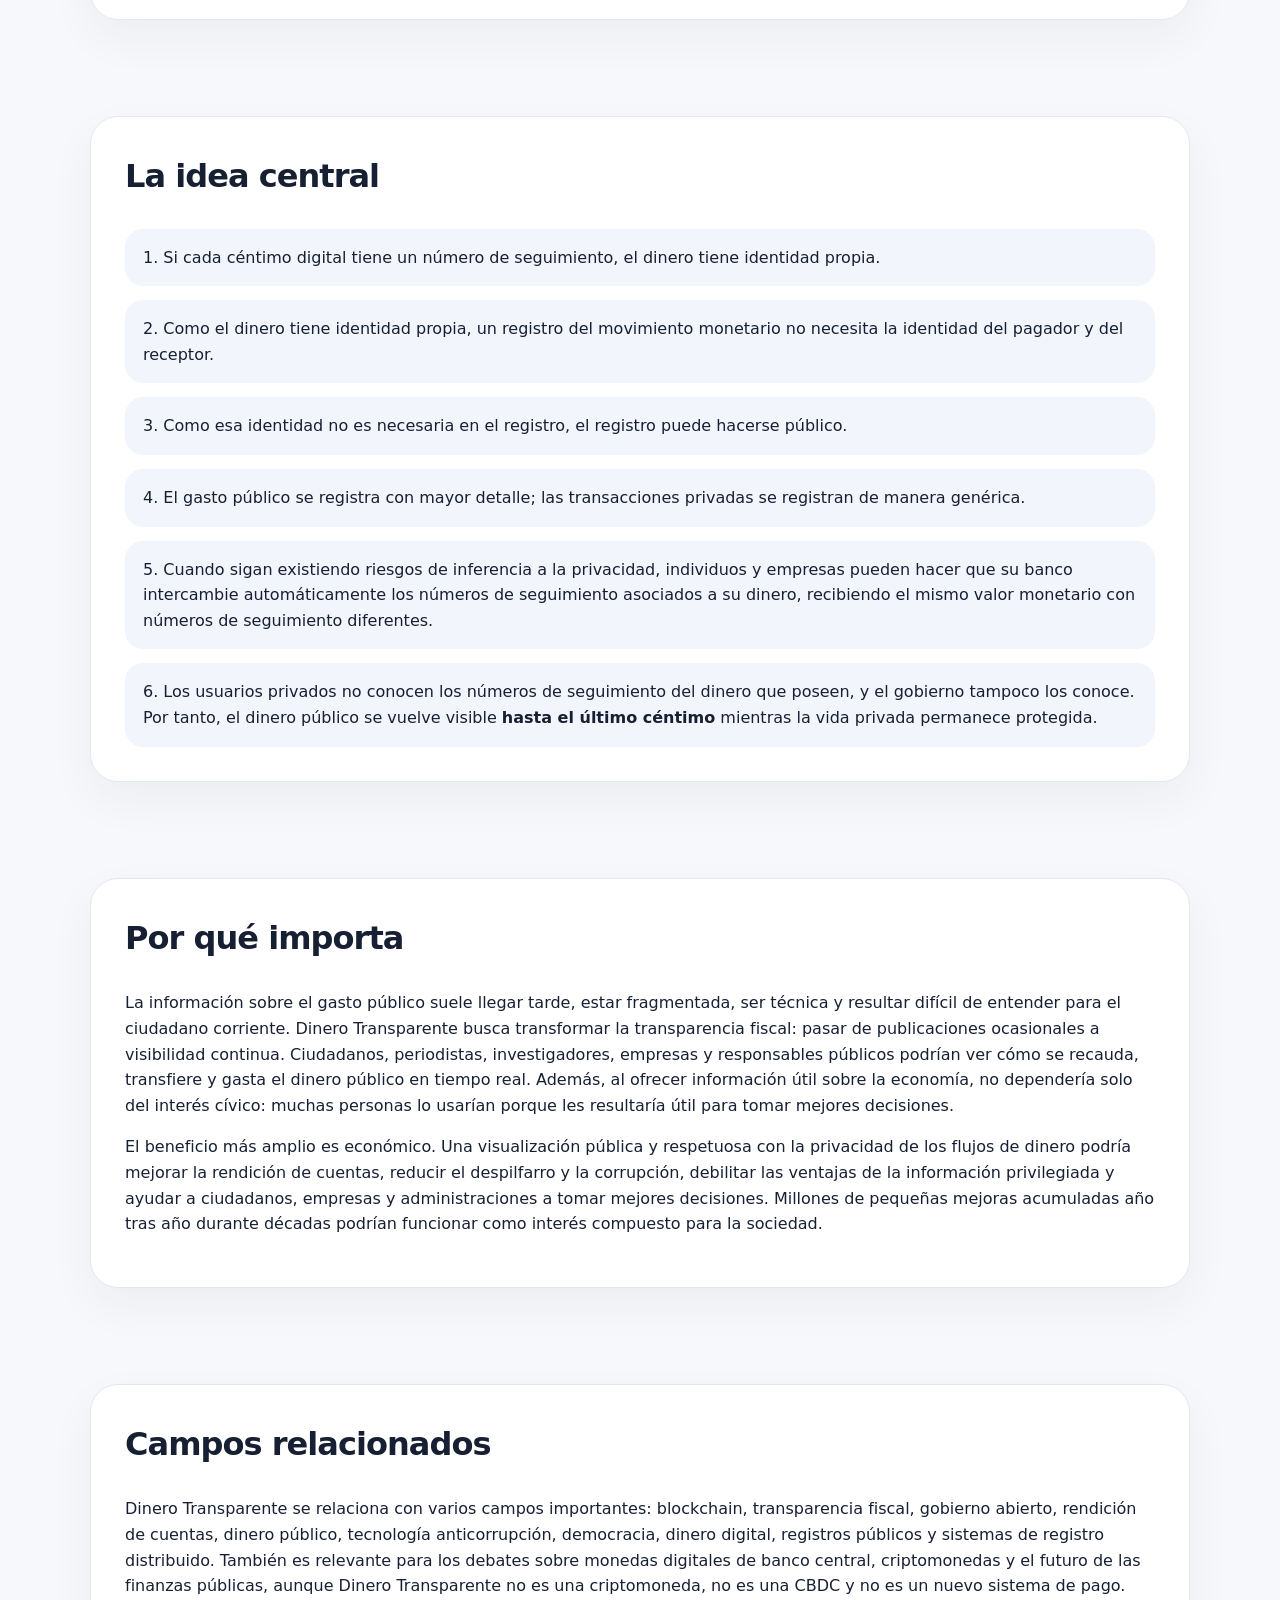
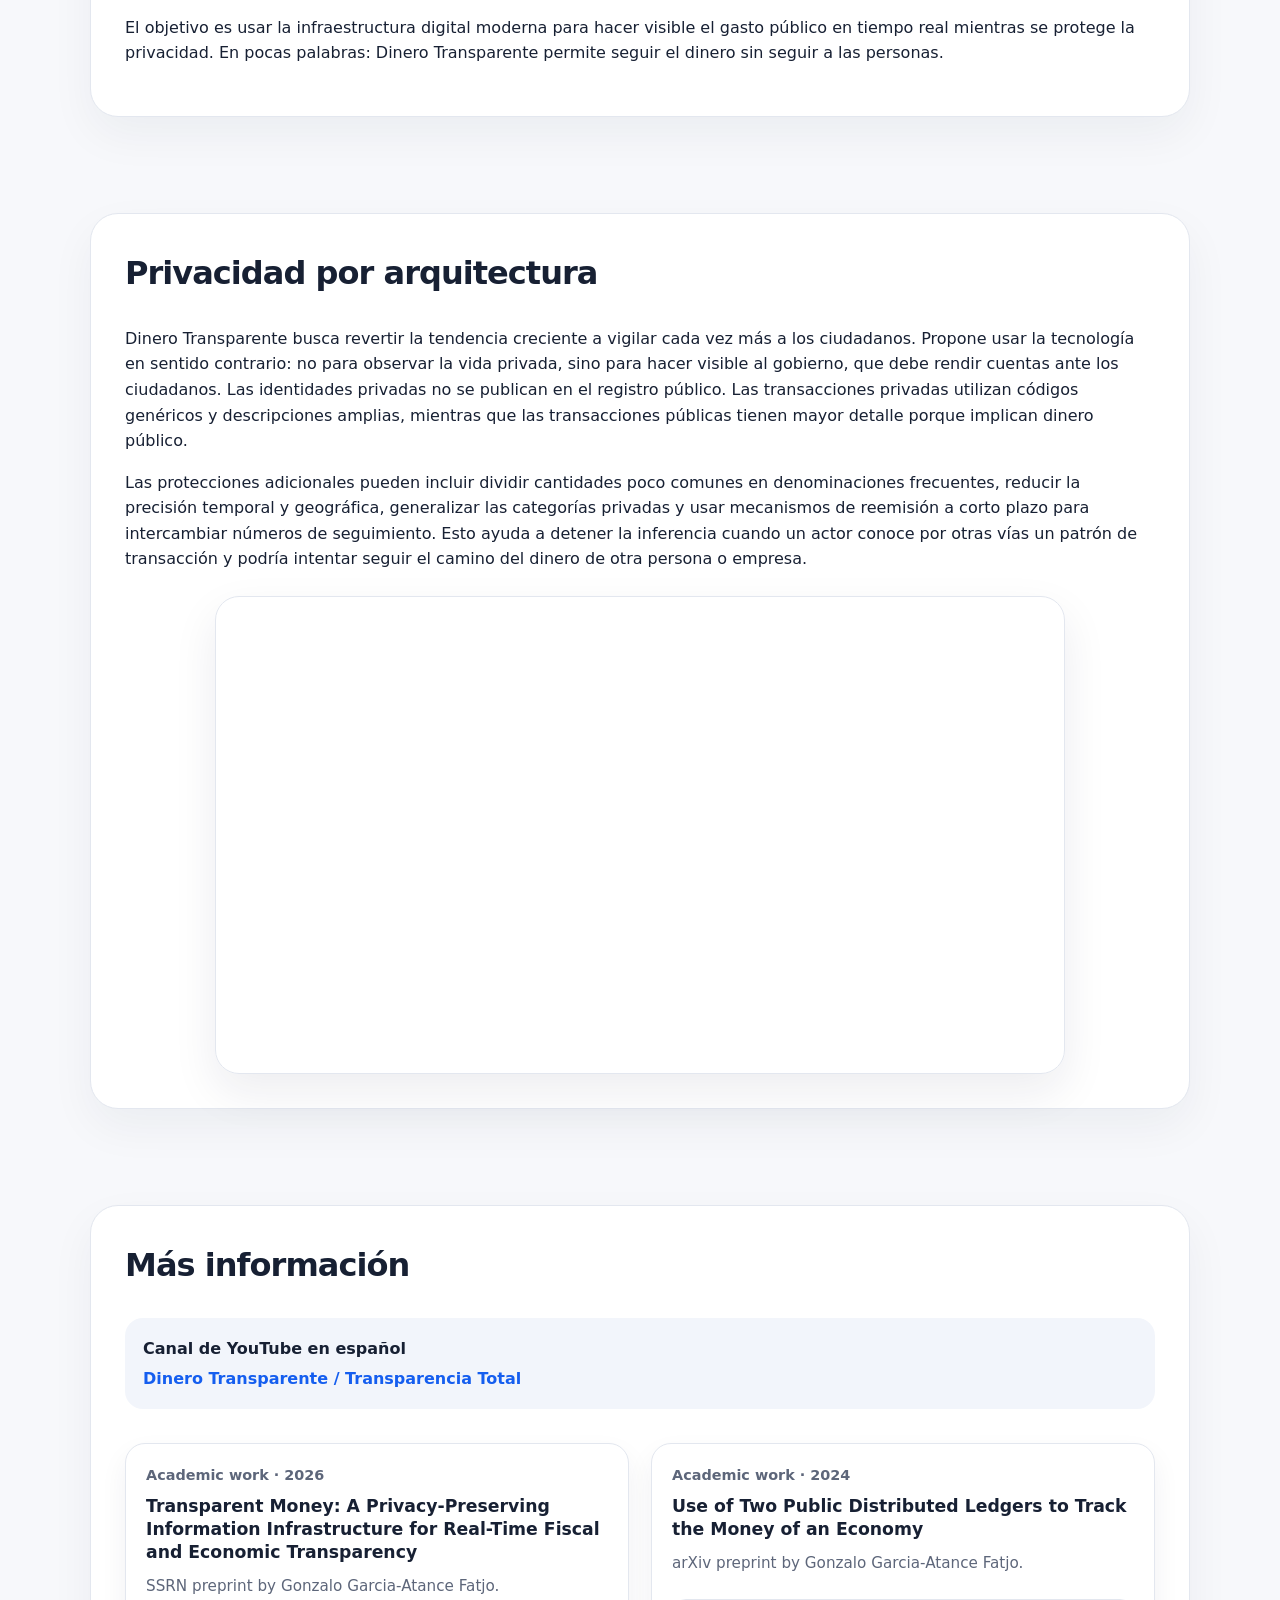
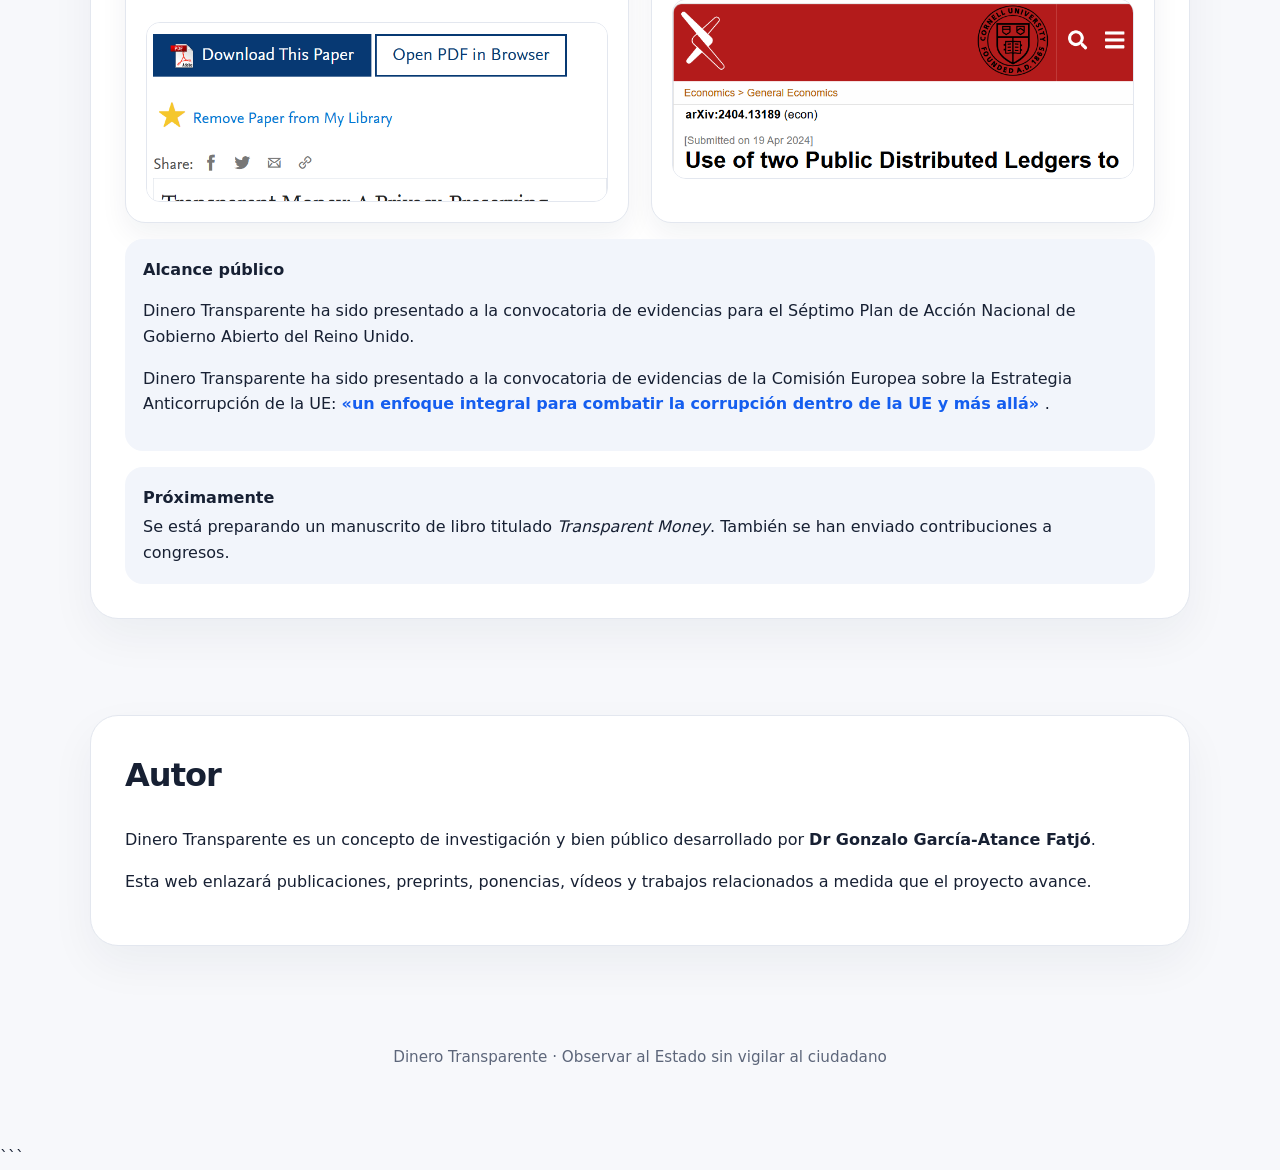
==== commit 465604d5: "Update index.html" ====
--- a/es/index.html
+++ b/es/index.html
@@ -238,10 +238,20 @@
               </div>
 
 
-            <div class="link-item">
-              <strong>Alcance público</strong>
-              Dinero Transparente ha sido presentado a la convocatoria de evidencias para el Séptimo Plan de Acción Nacional de Gobierno Abierto del Reino Unido.
-            </div>
+         <div class="link-item">
+  <strong>Alcance público</strong>
+  <p>
+    Dinero Transparente ha sido presentado a la convocatoria de evidencias para el
+    Séptimo Plan de Acción Nacional de Gobierno Abierto del Reino Unido.
+  </p>
+  <p>
+    Dinero Transparente ha sido presentado a la convocatoria de evidencias
+    de la Comisión Europea sobre la Estrategia Anticorrupción de la UE:
+    <a href="https://ec.europa.eu/info/law/better-regulation/have-your-say/initiatives/17212-EU-anti-corruption-strategy-a-comprehensive-approach-to-tackling-corruption-within-the-EU-and-beyond/F33502503_en" target="_blank" rel="noopener">
+      «un enfoque integral para combatir la corrupción dentro de la UE y más allá»
+    </a>.
+  </p>
+</div>
 
             <div class="link-item">
               <strong>Próximamente</strong>
